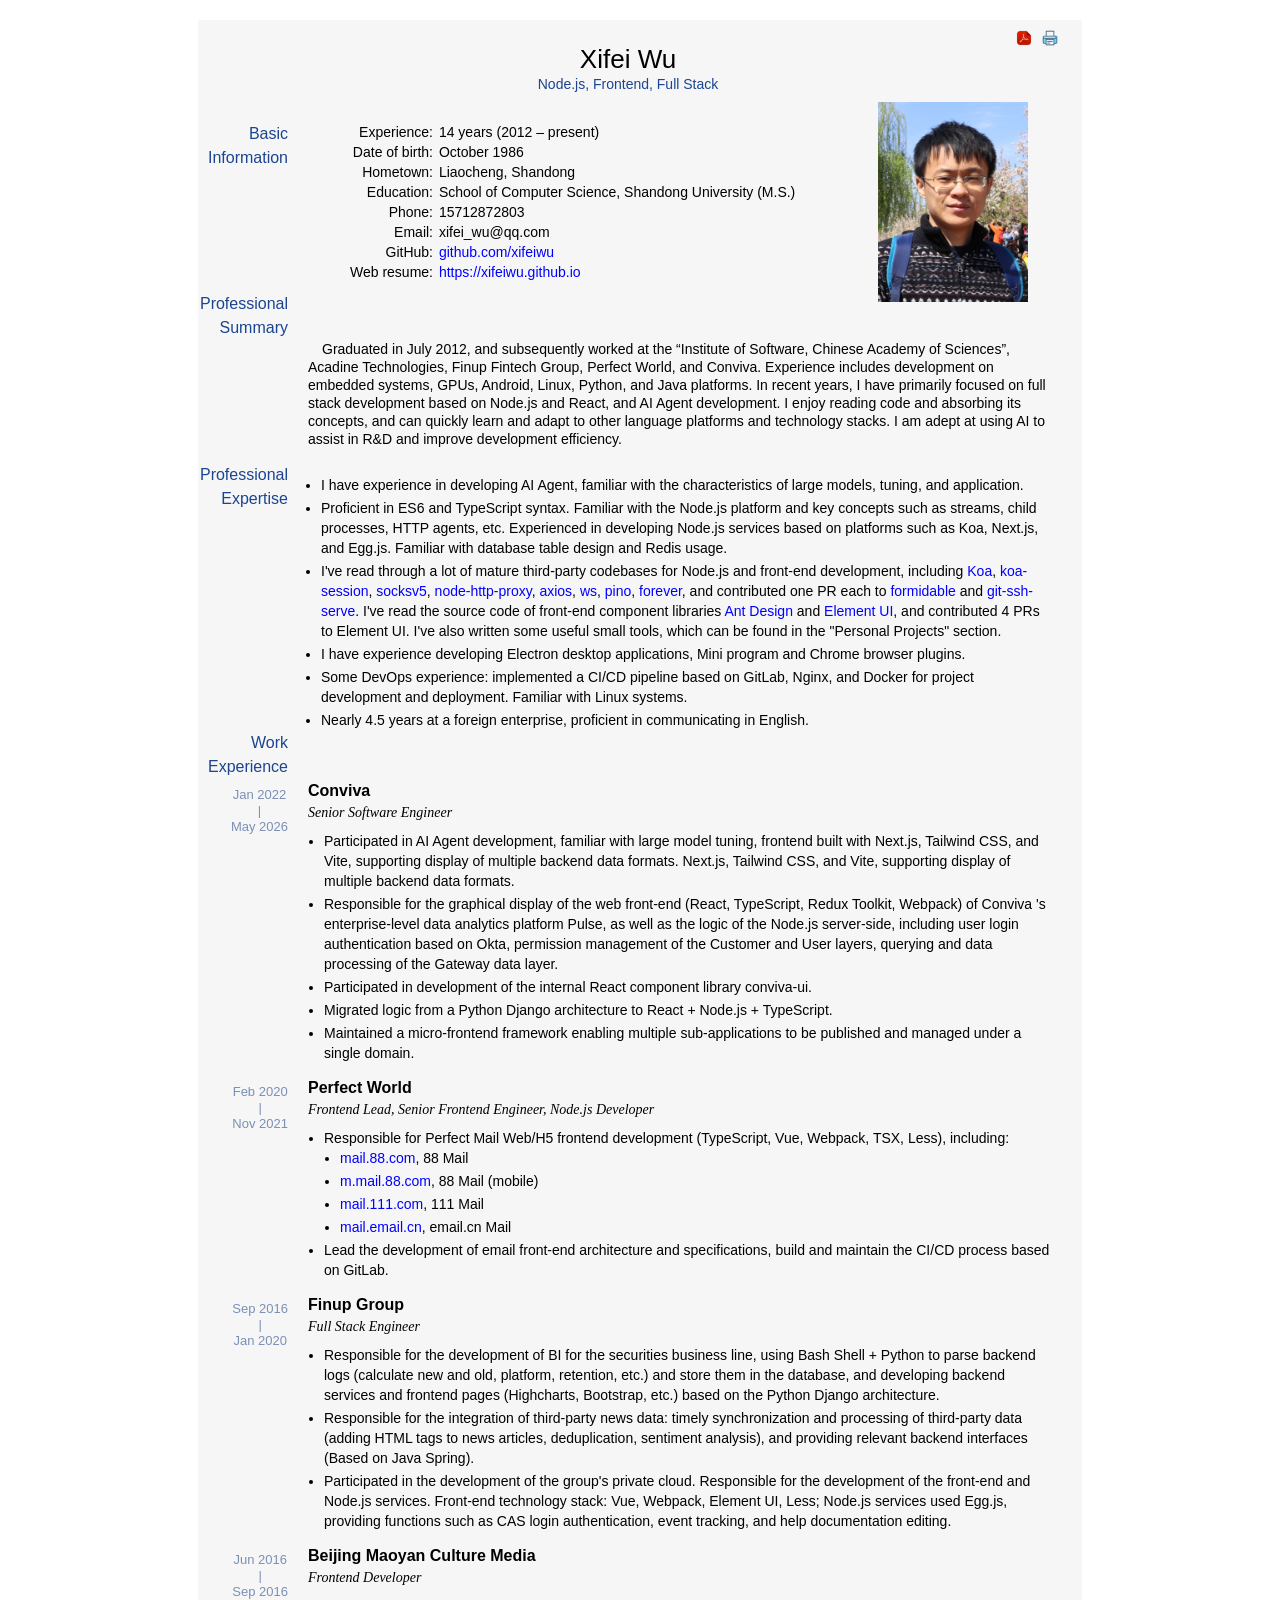
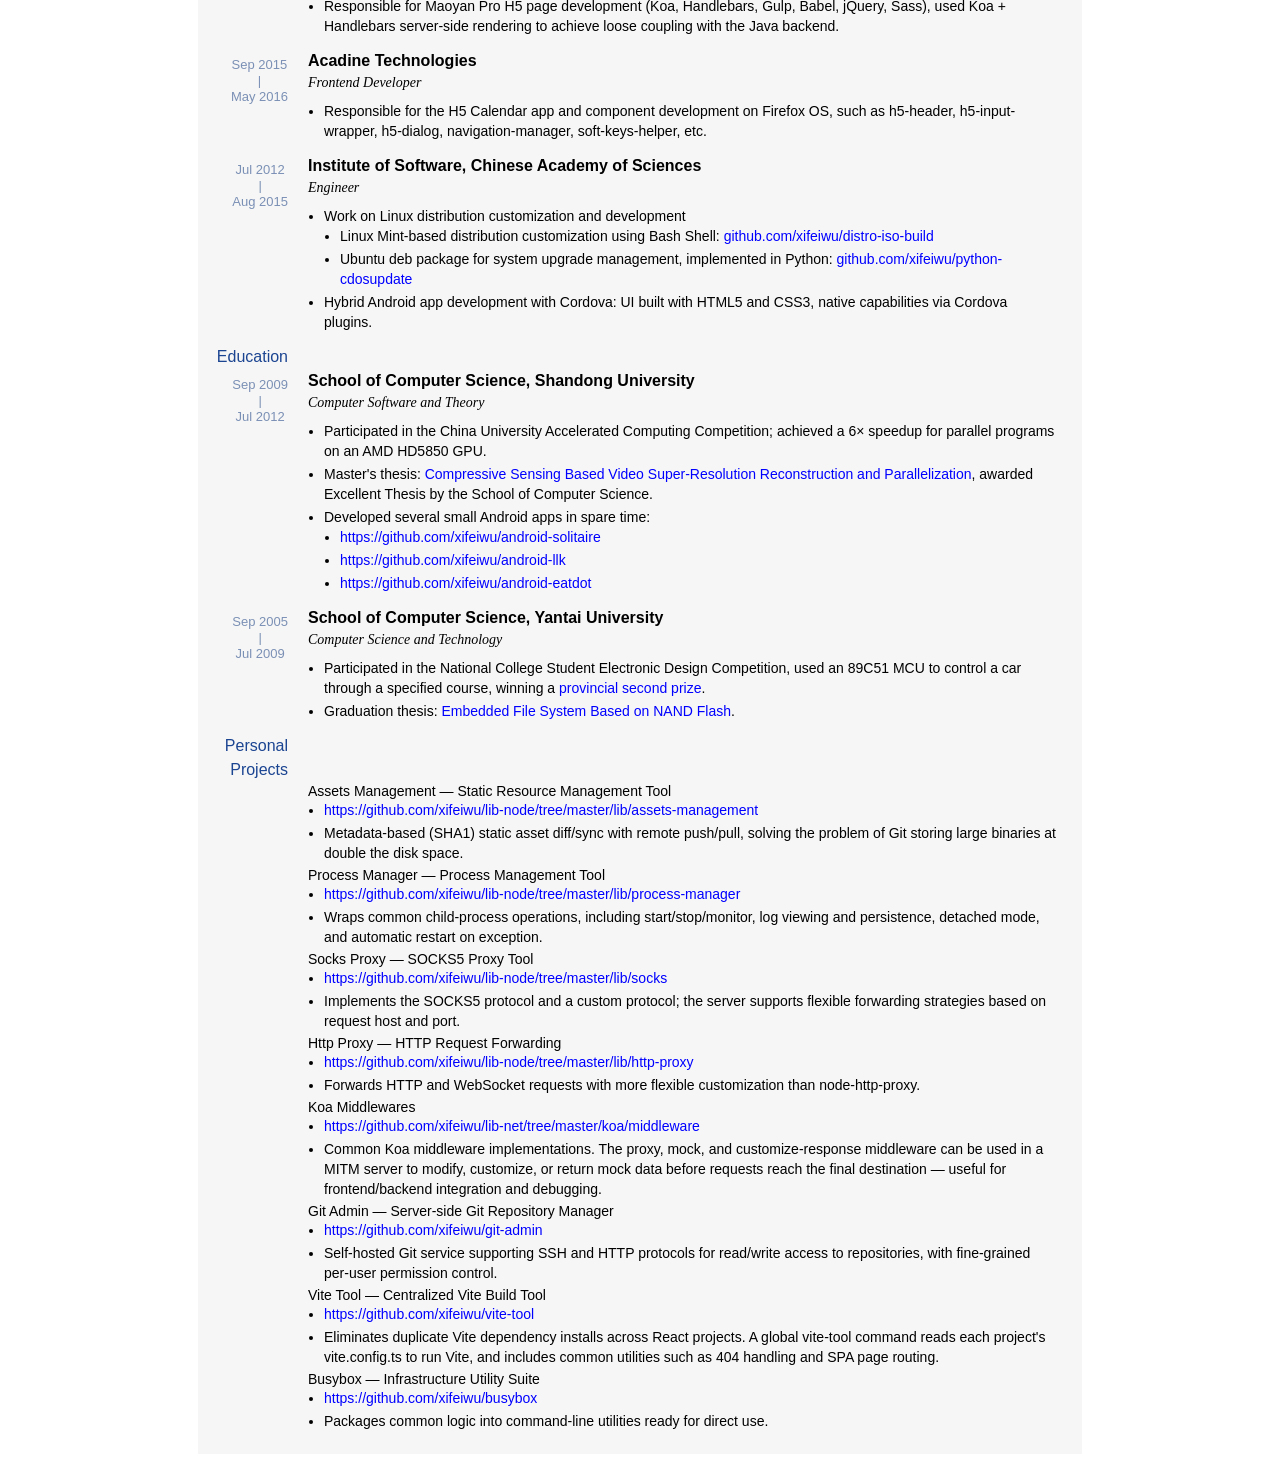
==== index-en.html @ 42a3e874 "emphasis AI work" ====
<!DOCTYPE html PUBLIC "-//W3C//DTD XHTML 1.0 Transitional//EN" "http://www.w3.org/TR/xhtml1/DTD/xhtml1-transitional.dtd">
<html xmlns="http://www.w3.org/1999/xhtml" lang="en">
  <head>
    <meta charset="utf-8" />
    <meta name="viewport" content="width=device-width, initial-scale=1" />
    <title>Resume - Xifei Wu</title>
    <link rel="icon" type="image/x-icon" href="images/favicon.png" />
    <link type="text/css" rel="stylesheet" href="css/reset.css" />
    <link type="text/css" rel="stylesheet" href="css/resume.css" />
    <link type="text/css" rel="stylesheet" href="css/print.css" media="print" />
  </head>

  <body>
    <!-- Begin Paper -->
    <div class="resume">
      <div class="action-entries">
        <a class="hidden" title="Chinese version" href="index.html">中文</a>
        <a title="PDF resume" href="javascript:window.print()">
          <img src="images/pdf_32px.ico" width="16" height="16" alt="PDF resume" />
        </a>
        <a title="Print resume" href="javascript:window.print()">
          <img src="images/printer_32px.ico" width="16" height="16" alt="Print resume" />
        </a>
      </div>
      <section class="first-glance">
        <div class="name">Xifei Wu</div>
        <div class="role">Node.js, Frontend, Full Stack</div>
      </section>
      <section class="general-info layout">
        <h1 class="left">Basic Information</h1>
        <div class="right info-list">
          <div>
            <span class="key">Experience:</span>
            <span class="value">14 years (2012 – present)</span>
          </div>
          <div>
            <span class="key">Date of birth:</span>
            <span class="value">October 1986</span>
          </div>
          <div>
            <span class="key">Hometown:</span>
            <span class="value">Liaocheng, Shandong</span>
          </div>
          <div>
            <span class="key">Education:</span>
            <span class="value">School of Computer Science, Shandong University (M.S.)</span>
          </div>
          <div>
            <span class="key">Phone:</span>
            <span class="value">15712872803</span>
          </div>
          <div>
            <span class="key">Email:</span>
            <span class="value">xifei_wu@qq.com</span>
          </div>
          <div>
            <span class="key">GitHub:</span>
            <span class="value"
              ><a href="https://github.com/xifeiwu" target="_blank">github.com/xifeiwu</a></span
            >
          </div>
          <div>
            <span class="key">Web resume:</span>
            <span class="value"
              ><a target="_blank" href="https://xifeiwu.github.io">https://xifeiwu.github.io</a></span
            >
          </div>
          <div class="hidden">
            <span class="key">Personal site:</span>
            <span class="value"><a target="_blank" href="http://elif.site">http://elif.site</a></span>
          </div>
          <div class="hidden">
            <span class="key">Frontend showcase:</span>
            <span class="value"
              ><a target="_blank" href="http://elif.site/show-case/h5">http://elif.site/show-case/h5</a></span
            >
          </div>
        </div>
        <img class="portrait" src="images/xifei_2020.jpg" title="xifei wu" />
      </section>
      <section class="self-introduce">
        <div class="layout no-margin">
          <h1 class="left">Professional Summary</h1>
        </div>
        <div class="layout from-right">
          <div class="right">
            <p>
              <span
                >Graduated in July 2012, and subsequently worked at the “Institute of Software, Chinese
                Academy of Sciences”, Acadine Technologies, Finup Fintech Group, Perfect World, and
                Conviva.</span
              >
              <span>
                Experience includes development on embedded systems, GPUs, Android, Linux, Python, and Java
                platforms. In recent years, I have primarily focused on full stack development based on
                Node.js and React, and AI Agent development.</span
              >
              <span
                >I enjoy reading code and absorbing its concepts, and can quickly learn and adapt to other
                language platforms and technology stacks. I am adept at using AI to assist in R&D and improve
                development efficiency.</span
              >
            </p>
          </div>
        </div>
      </section>
      <section class="technologies">
        <div class="layout">
          <h1 class="left">Professional Expertise</h1>
          <div class="right" style="position: relative; top: 12px; left: -3px">
            <ul>
              <li>
                I have experience in developing AI Agent, familiar with the characteristics of large models,
                tuning, and application.
              </li>
              <li>
                <span
                  >Proficient in ES6 and TypeScript syntax. Familiar with the Node.js platform and key
                  concepts such as streams, child processes, HTTP agents, etc. Experienced in developing
                  Node.js services based on platforms such as Koa, Next.js, and Egg.js. Familiar with database
                  table design and Redis usage.</span
                >
              </li>
              <li>
                I've read through a lot of mature third-party codebases for Node.js and front-end development,
                including
                <a target="_blank" href="https://github.com/koajs/koa">Koa</a>,
                <a target="_blank" href="https://github.com/koajs/static-cache" class="hidden"
                  >koa-static-middleware</a
                >
                <a target="_blank" href="https://github.com/koajs/session">koa-session</a>,
                <a target="_blank" href="https://github.com/mscdex/socksv5">socksv5</a>,
                <a target="_blank" href="https://github.com/nodejitsu/node-http-proxy">node-http-proxy</a>,
                <a target="_blank" href="https://github.com/axios/axios">axios</a>,
                <a target="_blank" href="https://github.com/websockets/ws">ws</a>,
                <a target="_blank" href="https://github.com/pinojs/pino">pino</a>,
                <a target="_blank" href="https://github.com/foreversd/forever">forever</a>, and contributed
                one PR each to
                <a target="_blank" href="https://github.com/node-formidable/node-formidable">formidable</a
                ><a
                  target="_blank"
                  href="https://github.com/node-formidable/node-formidable/pull/513"
                  class="hidden"
                  >[513]</a
                >
                and <a target="_blank" href="https://github.com/deian/git-ssh-serve">git-ssh-serve</a
                ><a target="_blank" href="https://github.com/deian/git-ssh-server/pull/4" class="hidden"
                  >[4]</a
                >. I've read the source code of front-end component libraries
                <a target="_blank" href="https://github.com/ant-design/ant-design">Ant Design</a> and
                <a target="_blank" href="https://github.com/ElemeFE/element">Element UI</a>, and contributed 4
                PRs to Element UI.
                <a target="_blank" href="https://github.com/ElemeFE/element/pull/8861" class="hidden"
                  >[8861]</a
                >
                <a target="_blank" href="https://github.com/ElemeFE/element/pull/9125" class="hidden"
                  >[9125]</a
                >
                <a target="_blank" href="https://github.com/ElemeFE/element/pull/9408" class="hidden"
                  >[9408]</a
                >
                <a target="_blank" href="https://github.com/ElemeFE/element/pull/14196" class="hidden"
                  >[14196]</a
                >
                I've also written some useful small tools, which can be found in the "Personal Projects"
                section.
              </li>
              <li>
                I have experience developing Electron desktop applications, Mini program and Chrome browser
                plugins.
              </li>
              <li>
                Some DevOps experience: implemented a CI/CD pipeline based on GitLab, Nginx, and Docker for
                project development and deployment. Familiar with Linux systems.
              </li>
              <li>Nearly 4.5 years at a foreign enterprise, proficient in communicating in English.</li>
              <li class="hidden">
                Self-built infrastructure tools (Busybox, git-admin, vite-tool, etc.); see the Personal
                Projects section. Familiar with network programming: TCP, HTTP(S), WebSocket, SOCKS5, SSH, and
                related protocols.
              </li>
            </ul>
          </div>
        </div>
      </section>
      <section class="work-experience">
        <div class="layout no-margin">
          <h1 class="left">Work Experience</h1>
        </div>
        <section class="layout">
          <div class="left">
            <div class="interval">
              <div>Jan 2022</div>
              <div>|</div>
              <div>May 2026</div>
            </div>
          </div>
          <div class="right">
            <h2>Conviva</h2>
            <div class="sub-title">Senior Software Engineer</div>
            <ul class="list">
              <li>
                Participated in AI Agent development, familiar with large model tuning, frontend built with
                Next.js, Tailwind CSS, and Vite, supporting display of multiple backend data formats. Next.js,
                Tailwind CSS, and Vite, supporting display of multiple backend data formats.
              </li>
              <li>
                Responsible for the graphical display of the web front-end (React, TypeScript, Redux Toolkit,
                Webpack) of Conviva 's enterprise-level data analytics platform Pulse, as well as the logic of
                the Node.js server-side, including user login authentication based on Okta, permission
                management of the Customer and User layers, querying and data processing of the Gateway data
                layer.
              </li>
              <li>
                Participated in development of the internal React component library
                <strong>conviva-ui</strong>.
              </li>
              <li>Migrated logic from a Python Django architecture to React + Node.js + TypeScript.</li>
              <li>
                Maintained a micro-frontend framework enabling multiple sub-applications to be published and
                managed under a single domain.
              </li>
            </ul>
          </div>
        </section>
        <section class="layout">
          <div class="left">
            <div class="interval">
              <div>Feb 2020</div>
              <div>|</div>
              <div>Nov 2021</div>
            </div>
          </div>
          <div class="right">
            <h2>Perfect World</h2>
            <div class="sub-title">Frontend Lead, Senior Frontend Engineer, Node.js Developer</div>
            <ul class="list">
              <li>
                Responsible for <strong>Perfect Mail</strong> Web/H5 frontend development (TypeScript, Vue,
                Webpack, TSX, Less), including:
                <ul>
                  <li><a href="https://mail.88.com" target="_blank">mail.88.com</a>, 88 Mail</li>
                  <li><a href="https://m.mail.88.com" target="_blank">m.mail.88.com</a>, 88 Mail (mobile)</li>
                  <li><a href="https://mail.111.com" target="_blank">mail.111.com</a>, 111 Mail</li>
                  <li><a href="https://mail.email.cn" target="_blank">mail.email.cn</a>, email.cn Mail</li>
                </ul>
              </li>
              <li>
                Lead the development of email front-end architecture and specifications, build and maintain
                the CI/CD process based on GitLab.
              </li>
            </ul>
          </div>
        </section>
        <section class="layout">
          <div class="left">
            <div class="interval">
              <div>Sep 2016</div>
              <div>|</div>
              <div>Jan 2020</div>
            </div>
          </div>
          <div class="right">
            <h2>Finup Group</h2>
            <div class="sub-title">Full Stack Engineer</div>
            <ul class="list">
              <li>
                Responsible for the development of BI for the securities business line, using Bash Shell +
                Python to parse backend logs (calculate new and old, platform, retention, etc.) and store them
                in the database, and developing backend services and frontend pages (Highcharts, Bootstrap,
                etc.) based on the Python Django architecture.
              </li>
              <li>
                Responsible for the integration of third-party news data: timely synchronization and
                processing of third-party data (adding HTML tags to news articles, deduplication, sentiment
                analysis), and providing relevant backend interfaces (Based on Java Spring).
              </li>
              <li>
                Participated in the development of the group's private cloud. Responsible for the development
                of the front-end and Node.js services. Front-end technology stack: Vue, Webpack, Element UI,
                Less; Node.js services used Egg.js, providing functions such as CAS login authentication,
                event tracking, and help documentation editing.
              </li>
            </ul>
          </div>
        </section>
        <section class="layout">
          <div class="left">
            <div class="interval">
              <div>Jun 2016</div>
              <div>|</div>
              <div>Sep 2016</div>
            </div>
          </div>
          <div class="right">
            <h2>Beijing Maoyan Culture Media</h2>
            <div class="sub-title">Frontend Developer</div>
            <ul class="list">
              <li>
                Responsible for Maoyan Pro H5 page development (Koa, Handlebars, Gulp, Babel, jQuery, Sass),
                used Koa + Handlebars server-side rendering to achieve loose coupling with the Java backend.
              </li>
            </ul>
          </div>
        </section>
        <section class="layout">
          <div class="left">
            <div class="interval">
              <div>Sep 2015</div>
              <div>|</div>
              <div>May 2016</div>
            </div>
          </div>
          <div class="right">
            <h2>Acadine Technologies</h2>
            <div class="sub-title">Frontend Developer</div>
            <ul class="list">
              <li>
                Responsible for the H5 Calendar app and component development on Firefox OS, such as
                h5-header, h5-input-wrapper, h5-dialog, navigation-manager, soft-keys-helper, etc.
              </li>
            </ul>
          </div>
        </section>
        <section class="layout">
          <div class="left">
            <div class="interval">
              <div>Jul 2012</div>
              <div>|</div>
              <div>Aug 2015</div>
            </div>
          </div>
          <div class="right">
            <h2>Institute of Software, Chinese Academy of Sciences</h2>
            <div class="sub-title">Engineer</div>
            <ul class="list">
              <li>
                Work on Linux distribution customization and development
                <ul>
                  <li>
                    Linux Mint-based distribution customization using Bash Shell:
                    <a href="https://github.com/xifeiwu/distro-iso-build" target="_blank"
                      >github.com/xifeiwu/distro-iso-build</a
                    >
                  </li>
                  <li>
                    Ubuntu deb package for system upgrade management, implemented in Python:
                    <a href="https://github.com/xifeiwu/python-cdosupdate" target="_blank"
                      >github.com/xifeiwu/python-cdosupdate</a
                    >
                  </li>
                </ul>
              </li>
              <li>
                Hybrid Android app development with Cordova: UI built with HTML5 and CSS3, native capabilities
                via Cordova plugins.
              </li>
              <li class="hidden">
                Text parsing service implemented in PHP
                <ul>
                  <li>
                    a simple text parser written in PHP:
                    <a href="https://github.com/xifeiwu/php-exam-parser"
                      >https://github.com/xifeiwu/php-exam-parser</a
                    >
                  </li>
                </ul>
              </li>
            </ul>
          </div>
        </section>
      </section>
      <section class="education">
        <div class="layout no-margin">
          <h1 class="left">Education</h1>
        </div>
        <section class="layout">
          <div class="left">
            <div class="interval">
              <div>Sep 2009</div>
              <div>|</div>
              <div>Jul 2012</div>
            </div>
          </div>
          <div class="right">
            <h2>School of Computer Science, Shandong University</h2>
            <div class="sub-title">Computer Software and Theory</div>
            <ul class="list">
              <li>
                Participated in the China University Accelerated Computing Competition; achieved a 6× speedup
                for parallel programs on an AMD HD5850 GPU.
              </li>
              <li>
                Master's thesis:
                <a href="files/基于压缩感知的视频超分辨率重建及并行化.pdf" target="_blank"
                  >Compressive Sensing Based Video Super-Resolution Reconstruction and Parallelization</a
                >, awarded Excellent Thesis by the School of Computer Science.
              </li>
              <li>
                Developed several small Android apps in spare time:
                <ul>
                  <li>
                    <a href="https://github.com/xifeiwu/android-solitaire" target="_blank"
                      >https://github.com/xifeiwu/android-solitaire</a
                    >
                  </li>
                  <li>
                    <a href="https://github.com/xifeiwu/android-llk" target="_blank"
                      >https://github.com/xifeiwu/android-llk</a
                    >
                  </li>
                  <li>
                    <a href="https://github.com/xifeiwu/android-eatdot" target="_blank"
                      >https://github.com/xifeiwu/android-eatdot</a
                    >
                  </li>
                  <li class="hidden">
                    <a href="https://github.com/xifeiwu/android-photopuzzle" target="_blank"
                      >https://github.com/xifeiwu/android-photopuzzle</a
                    >
                  </li>
                </ul>
              </li>
            </ul>
          </div>
        </section>
        <section class="layout">
          <div class="left">
            <div class="interval">
              <div>Sep 2005</div>
              <div>|</div>
              <div>Jul 2009</div>
            </div>
          </div>
          <div class="right">
            <h2>School of Computer Science, Yantai University</h2>
            <div class="sub-title">Computer Science and Technology</div>
            <ul class="list">
              <li>
                Participated in the National College Student Electronic Design Competition, used an 89C51 MCU
                to control a car through a specified course, winning a
                <a href="images/electronic-design.jpg" target="_blank">provincial second prize</a>.
              </li>
              <li>
                Graduation thesis:
                <a href="files/基于NAND Flash的嵌入式文件系统.pdf" target="_blank"
                  >Embedded File System Based on NAND Flash</a
                >.
              </li>
            </ul>
          </div>
        </section>
      </section>
      <section class="projects personal-projects">
        <div class="layout no-margin">
          <h1 class="left">Personal Projects</h1>
        </div>
        <div class="layout from-right">
          <div class="right">
            <h3>Assets Management — Static Resource Management Tool</h3>
            <ul class="list">
              <li>
                <a
                  href="https://github.com/xifeiwu/lib-node/tree/master/lib/assets-management"
                  target="_blank"
                  >https://github.com/xifeiwu/lib-node/tree/master/lib/assets-management</a
                >
              </li>
              <li>
                Metadata-based (SHA1) static asset diff/sync with remote push/pull, solving the problem of Git
                storing large binaries at double the disk space.
              </li>
            </ul>
            <h3>Process Manager — Process Management Tool</h3>
            <ul class="list">
              <li>
                <a href="https://github.com/xifeiwu/lib-node/tree/master/lib/process-manager" target="_blank"
                  >https://github.com/xifeiwu/lib-node/tree/master/lib/process-manager</a
                >
              </li>
              <li>
                Wraps common child-process operations, including start/stop/monitor, log viewing and
                persistence, detached mode, and automatic restart on exception.
              </li>
            </ul>
            <h3>Socks Proxy — SOCKS5 Proxy Tool</h3>
            <ul class="list">
              <li>
                <a href="https://github.com/xifeiwu/lib-node/tree/master/lib/socks" target="_blank"
                  >https://github.com/xifeiwu/lib-node/tree/master/lib/socks</a
                >
              </li>
              <li>
                Implements the SOCKS5 protocol and a custom protocol; the server supports flexible forwarding
                strategies based on request host and port.
              </li>
            </ul>
            <h3>Http Proxy — HTTP Request Forwarding</h3>
            <ul class="list">
              <li>
                <a href="https://github.com/xifeiwu/lib-node/tree/master/lib/http-proxy" target="_blank"
                  >https://github.com/xifeiwu/lib-node/tree/master/lib/http-proxy</a
                >
              </li>
              <li>
                Forwards HTTP and WebSocket requests with more flexible customization than node-http-proxy.
              </li>
            </ul>
            <h3>Koa Middlewares</h3>
            <ul class="list">
              <li>
                <a href="https://github.com/xifeiwu/lib-net/tree/master/koa/middleware" target="_blank"
                  >https://github.com/xifeiwu/lib-net/tree/master/koa/middleware</a
                >
              </li>
              <li>
                Common Koa middleware implementations. The proxy, mock, and customize-response middleware can
                be used in a MITM server to modify, customize, or return mock data before requests reach the
                final destination — useful for frontend/backend integration and debugging.
              </li>
            </ul>
            <h3>Git Admin — Server-side Git Repository Manager</h3>
            <ul class="list">
              <li>
                <a href="https://github.com/xifeiwu/git-admin" target="_blank"
                  >https://github.com/xifeiwu/git-admin</a
                >
              </li>
              <li>
                Self-hosted Git service supporting <strong>SSH</strong> and <strong>HTTP</strong> protocols
                for read/write access to repositories, with fine-grained per-user permission control.
              </li>
            </ul>
            <h3>Vite Tool — Centralized Vite Build Tool</h3>
            <ul class="list">
              <li>
                <a href="https://github.com/xifeiwu/vite-tool" target="_blank"
                  >https://github.com/xifeiwu/vite-tool</a
                >
              </li>
              <li>
                Eliminates duplicate Vite dependency installs across React projects. A global vite-tool
                command reads each project's vite.config.ts to run Vite, and includes common utilities such as
                404 handling and SPA page routing.
              </li>
            </ul>
            <h3>Busybox — Infrastructure Utility Suite</h3>
            <ul class="list">
              <li>
                <a href="https://github.com/xifeiwu/busybox" target="_blank"
                  >https://github.com/xifeiwu/busybox</a
                >
              </li>
              <li>Packages common logic into command-line utilities ready for direct use.</li>
            </ul>
          </div>
        </div>
      </section>
    </div>
    <!-- End Paper -->
  </body>
</html>
---- css/resume.css ----
@charset "UTF-8";
.hidden {
  display: none !important;
}
p {
  margin-bottom: 5px;
  text-indent: 14px;
}
ul {
  list-style: disc outside;
  margin-left: 16px;
}
ul li {
  font-size: 14px;
  line-height: 20px;
  margin-bottom: 3px;
}
.resume {
  width: 860px;
  margin: 20px auto;
  padding: 10px 24px 10px 0px;
  background: rgba(136, 136, 136, 0.08);
  font-size: 14px;
  line-height: 18px;
}
.resume > .action-entries {
  display: flex;
  gap: 10px;
  flex-direction: row;
  justify-content: flex-end;
}
.resume .layout {
  display: flex;
  margin-bottom: 10px;
}
.resume .layout.from-right {
  flex-direction: row-reverse;
}
.resume .layout.no-margin {
  margin: 0px;
}
.resume .layout > .left {
  width: 110px;
  padding-right: 20px;
  box-sizing: border-box;
  text-align: right;
}
.resume .layout > .right {
  flex: 1;
  max-width: calc(100% - 110px);
}
.resume h1 {
  font-size: 16px;
  line-height: 24px;
  color: #1b4491;
}
.resume h2 {
  font-weight: bold;
  font-size: 16px;
  line-height: 24px;
}
.resume h3 {
  font-weight: 500;
}
.resume > .first-glance {
  text-align: center;
  margin-bottom: 30px;
}
.resume > .first-glance .name {
  font-size: 26px;
  line-height: 26px;
  margin-bottom: 4px;
}
.resume > .first-glance .role {
  color: #1b4491;
  font-size: 14px;
  line-height: 16px;
}
.resume > .general-info {
  position: relative;
}
.resume > .general-info .info-list {
  display: flex;
  flex-direction: column;
  font-size: 14px;
  line-height: 20px;
}
.resume > .general-info .info-list .key {
  display: inline-block;
  text-align: right;
  width: 125px;
  color: black;
  margin-right: 2px;
}
.resume > .general-info img.portrait {
  width: 150px;
  height: 200px;
  position: absolute;
  right: 30px;
  top: 50%;
  transform: translateY(-50%);
}
.resume .work-experience .interval,
.resume .education .interval {
  display: inline-block;
  padding-top: 8px;
  text-align: center;
  font-size: 13px;
  line-height: 16px;
  color: #7b90b5;
}
.resume .work-experience .sub-title,
.resume .education .sub-title {
  font-family: Georgia, 'Times New Roman', serif;
  font-style: italic;
  font-size: 14px;
  line-height: 20px;
  display: block;
  padding-bottom: 3px;
  margin-bottom: 5px;
}
.resume.english > .basic-info > .form-item .form-item-label {
  width: 60px;
}
.resume.english > .basic-info .my-info {
  padding-left: 0px;
}
.resume.english > .basic-info .my-info > .form-item .form-item-label {
  width: 150px;
  padding-right: 10px;
}
.resume.english > .self-introduce .form-item .form-item-label,
.resume.english > .technologies .form-item .form-item-label,
.resume.english > .projects .form-item .form-item-label {
  width: 36px;
}
.resume.english > .work-experience .form-item .form-item-label,
.resume.english > .education .form-item .form-item-label {
  width: 120px;
  margin-right: 16px;
}
---- css/print.css ----
body {
  font-family: "Trebuchet MS", Arial, Helvetica, sans-serif;
  background-color: white;
  font-size:13pt;
  line-height: 17pt;
}

.resume .action-entries {
  display: none;
}

.resume a {
  color: black;
  font-weight: normal;
}
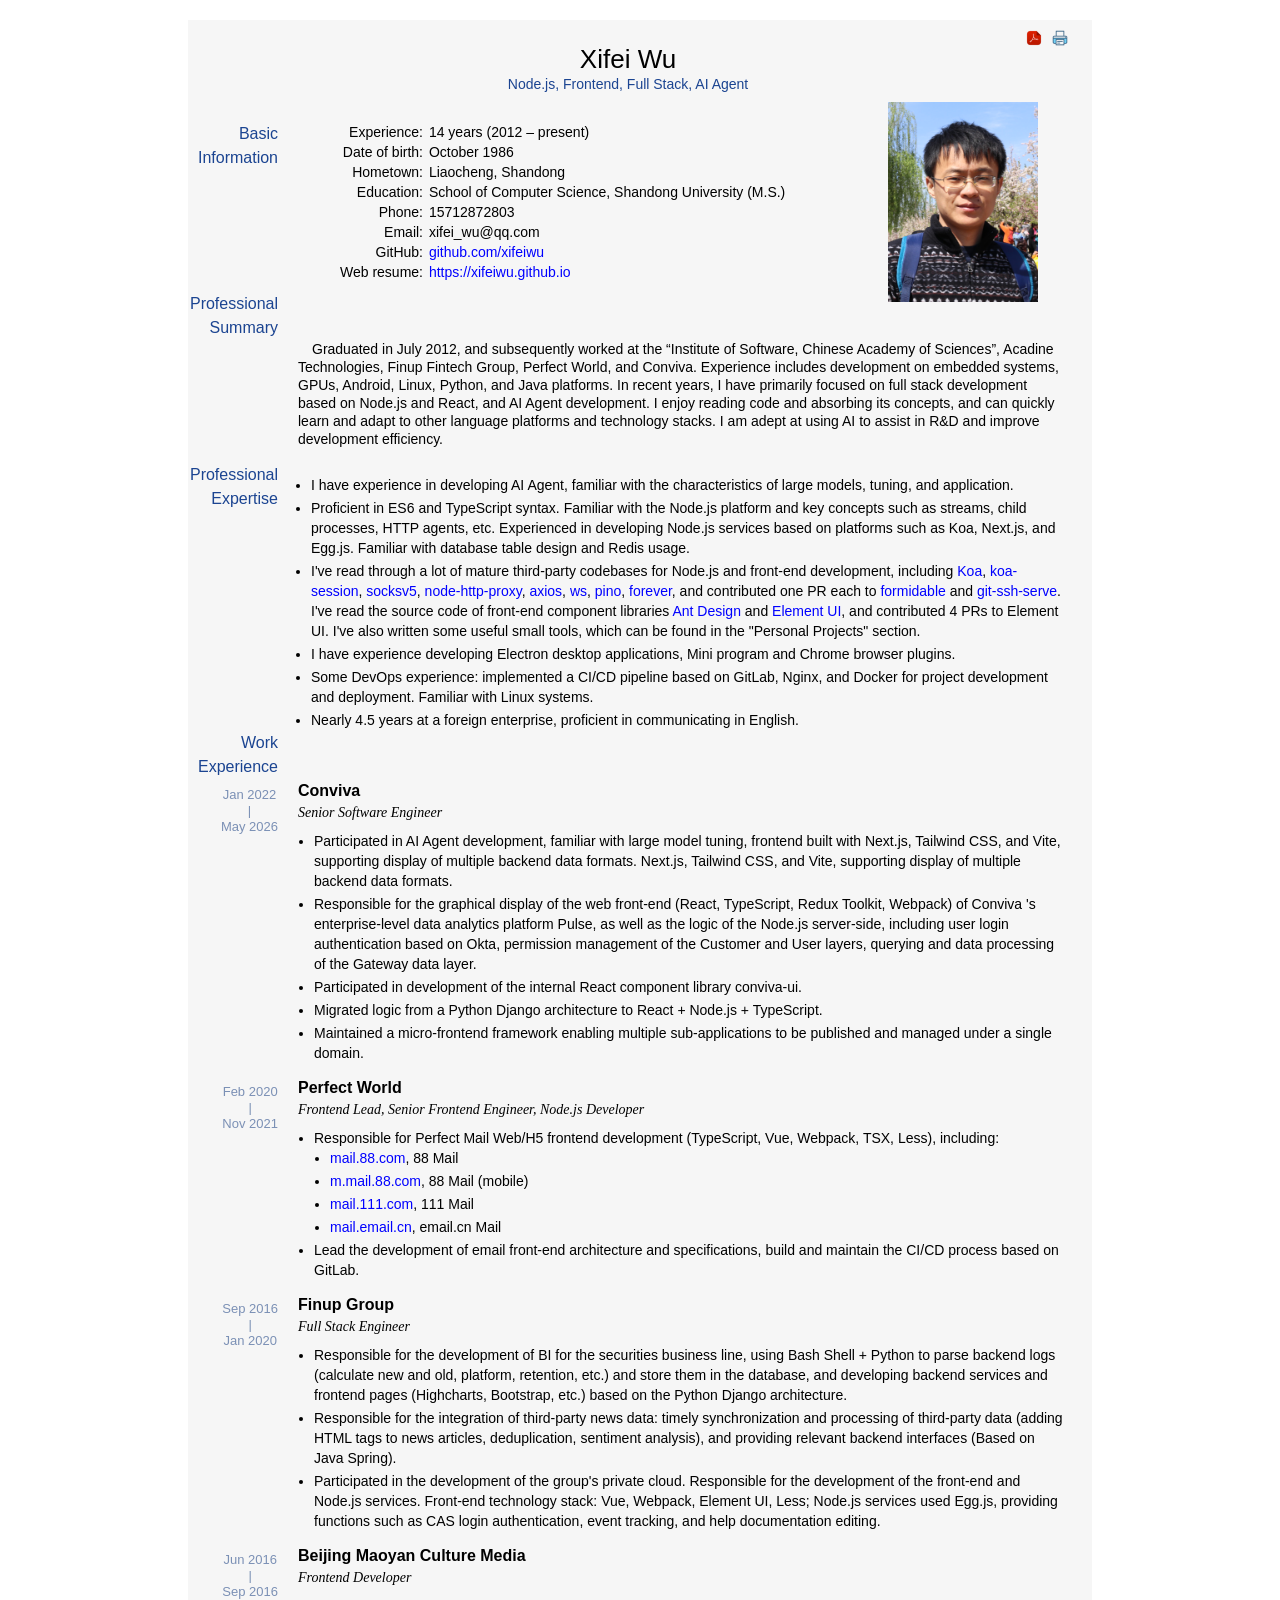
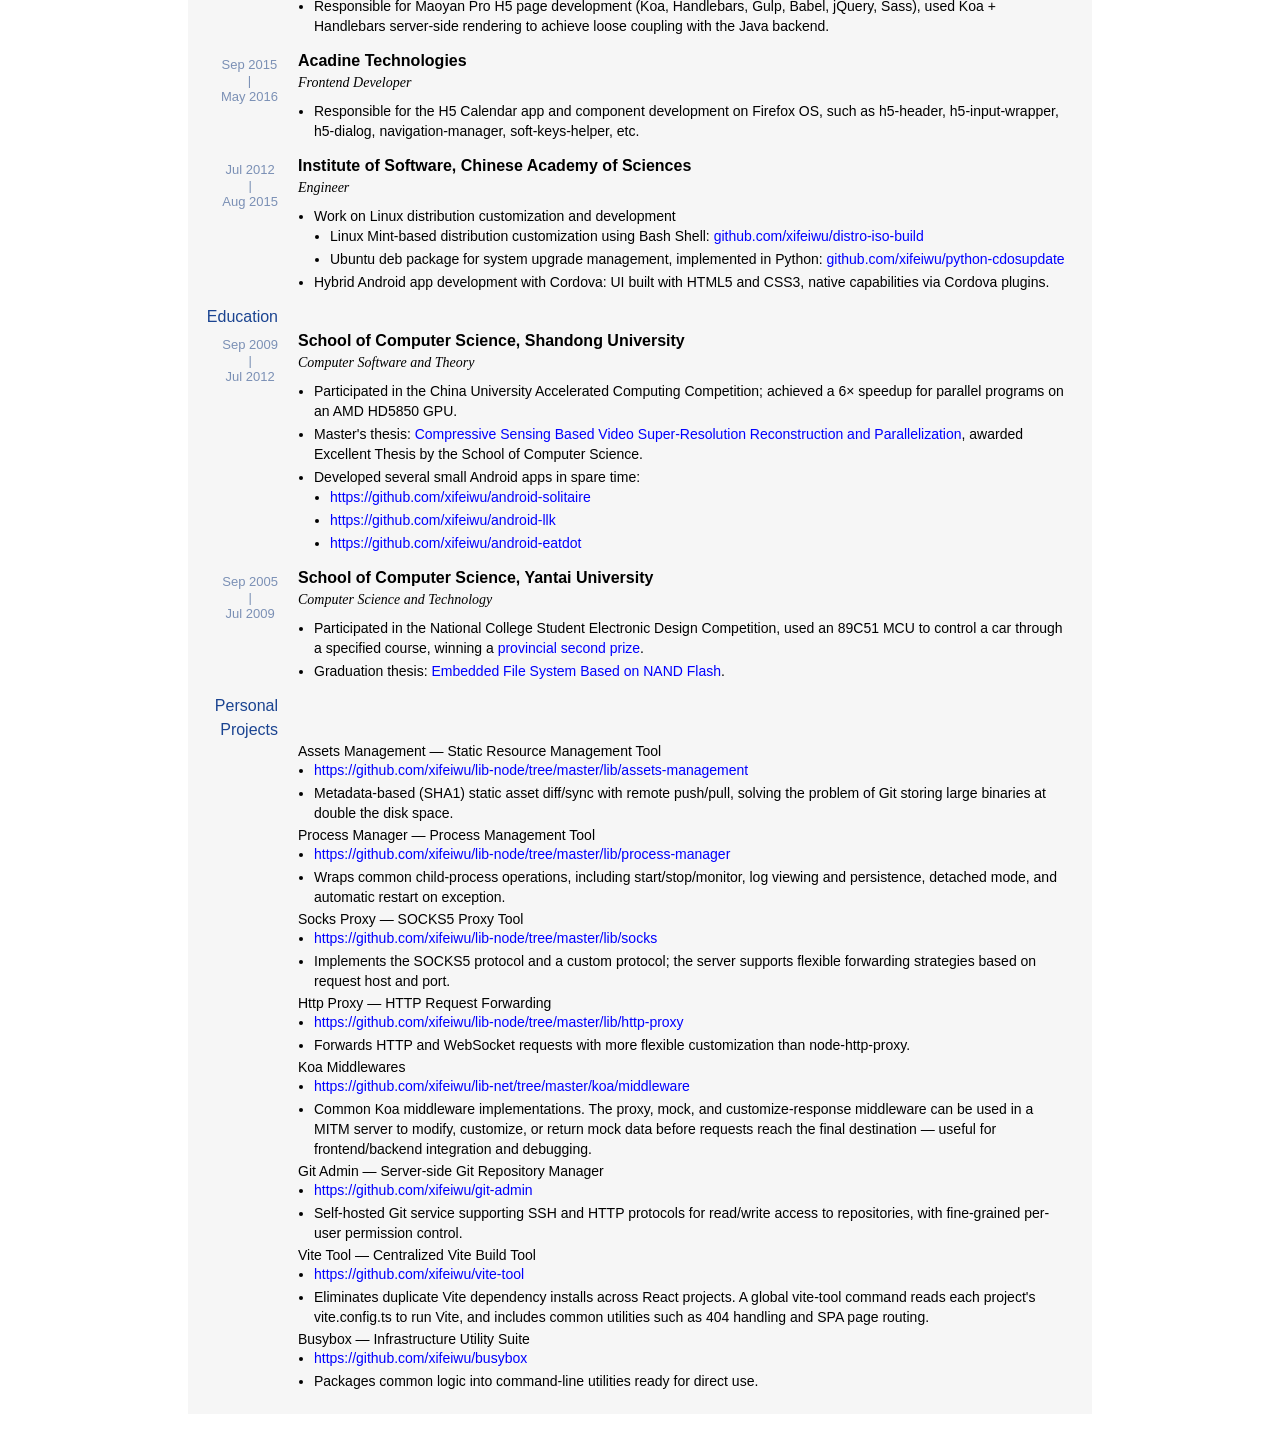
==== commit 38627f9d: "add position AI Agent" ====
--- a/index-en.html
+++ b/index-en.html
@@ -24,7 +24,7 @@
       </div>
       <section class="first-glance">
         <div class="name">Xifei Wu</div>
-        <div class="role">Node.js, Frontend, Full Stack</div>
+        <div class="role">Node.js, Frontend, Full Stack, AI Agent</div>
       </section>
       <section class="general-info layout">
         <h1 class="left">Basic Information</h1>
--- a/css/resume.css
+++ b/css/resume.css
@@ -16,7 +16,7 @@
   margin-bottom: 3px;
 }
 .resume {
-  width: 860px;
+  width: 880px;
   margin: 20px auto;
   padding: 10px 24px 10px 0px;
   background: rgba(136, 136, 136, 0.08);
--- a/css/print.css
+++ b/css/print.css
@@ -1,8 +1,12 @@
 body {
-  font-family: "Trebuchet MS", Arial, Helvetica, sans-serif;
+  font-family: 'Trebuchet MS', Arial, Helvetica, sans-serif;
   background-color: white;
-  font-size:13pt;
+  font-size: 13pt;
   line-height: 17pt;
+}
+.resume {
+  margin: 0px;
+  padding: 0px;
 }
 
 .resume .action-entries {
@@ -13,3 +17,6 @@
   color: black;
   font-weight: normal;
 }
+.resume .layout > .left {
+  width: 90px;
+}
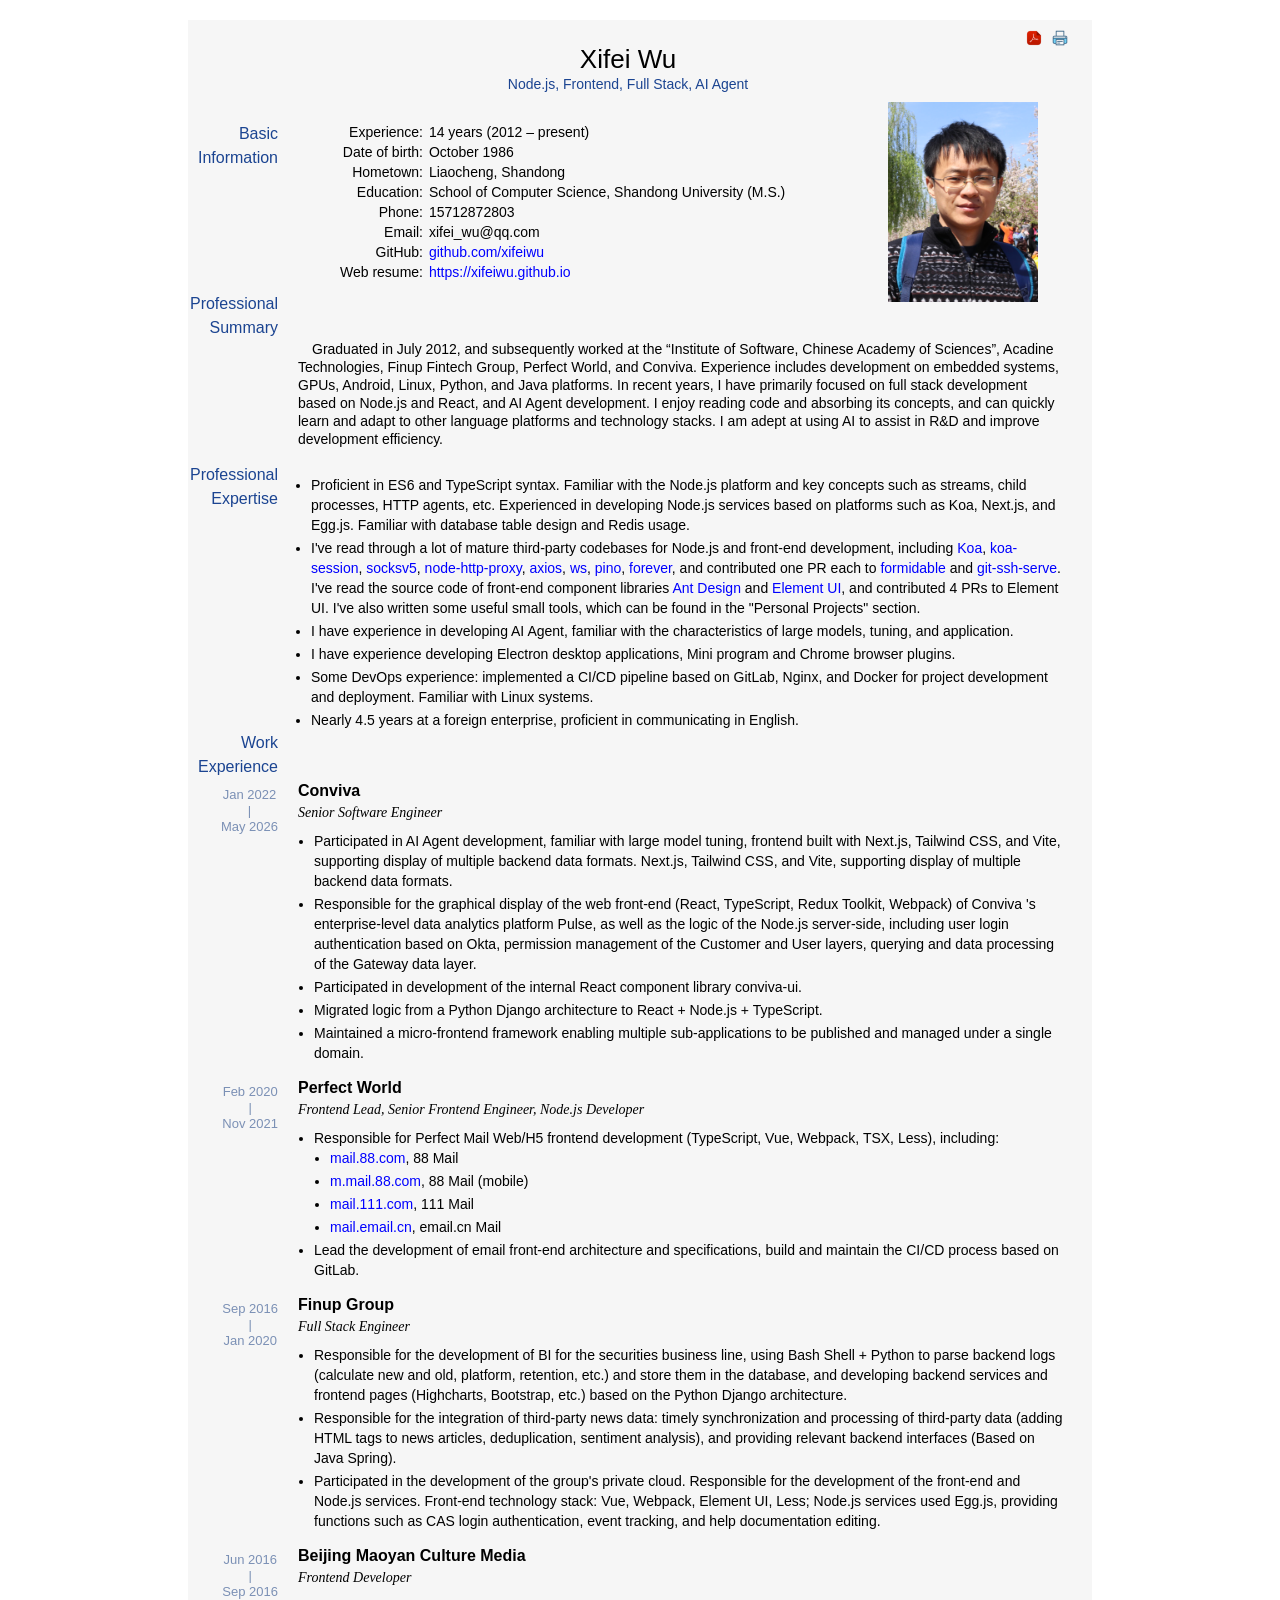
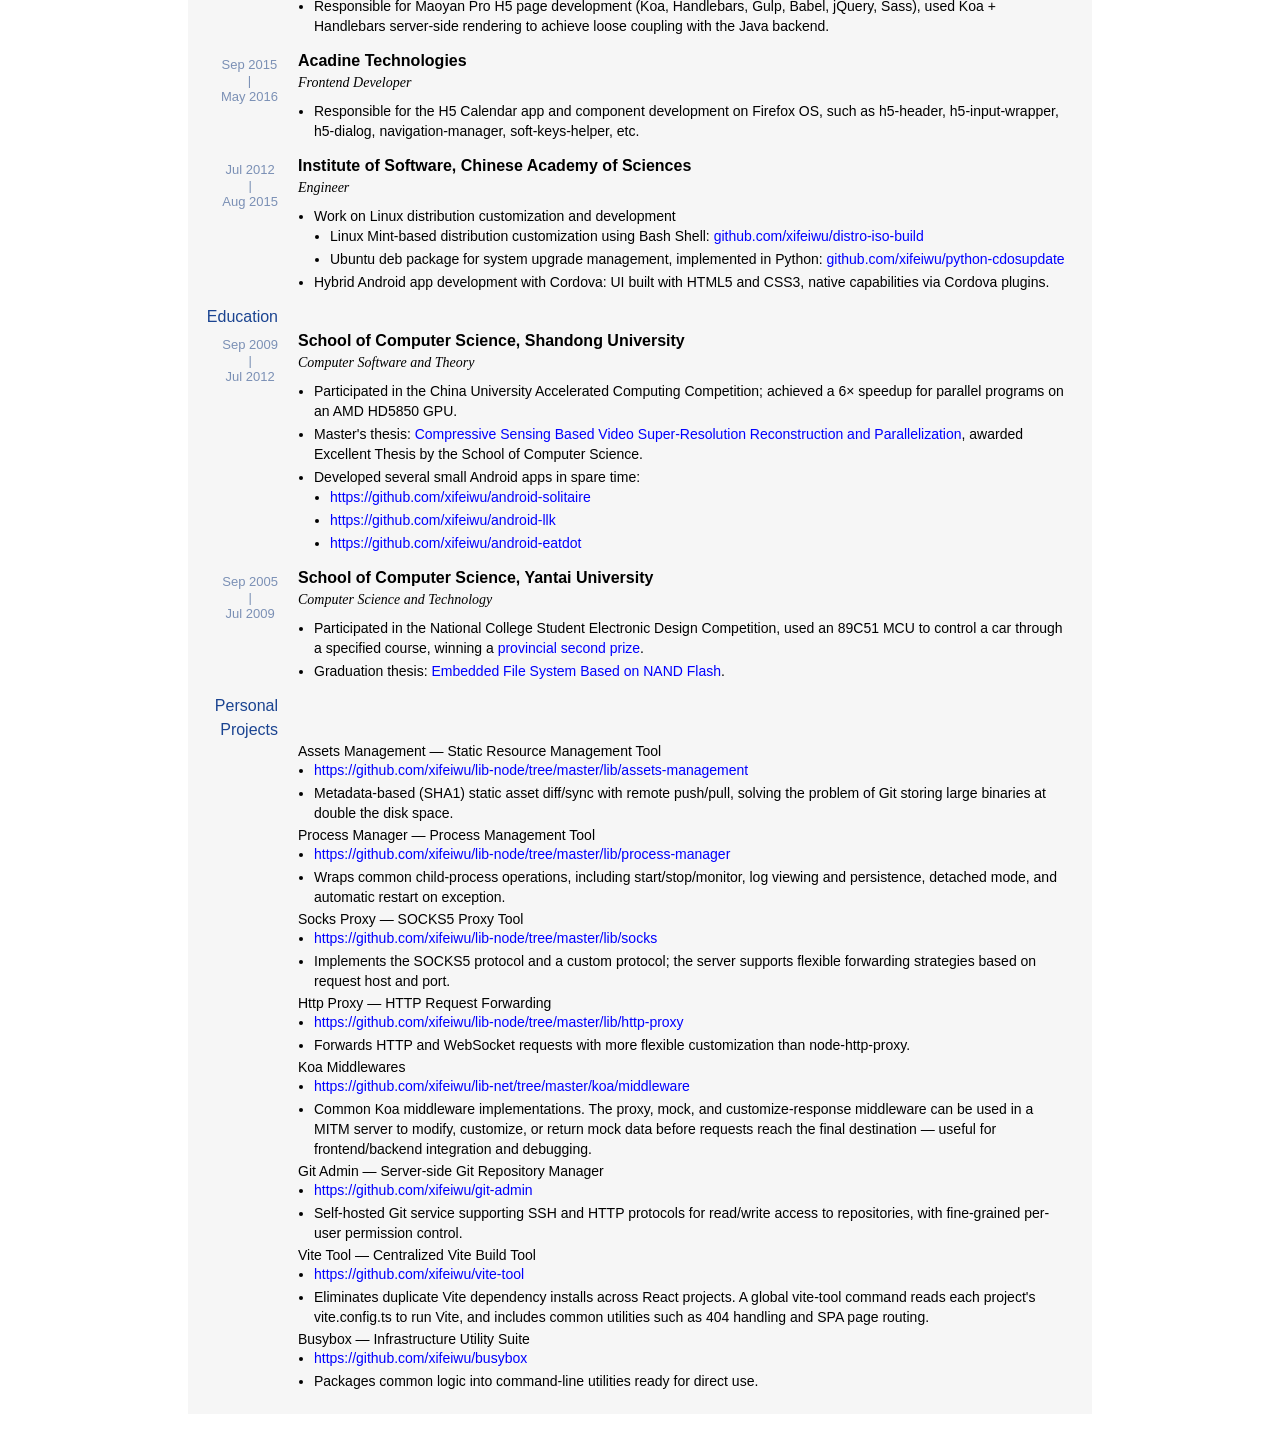
==== commit 3c48d4b1: "adjust sequence" ====
--- a/index-en.html
+++ b/index-en.html
@@ -110,10 +110,6 @@
           <div class="right" style="position: relative; top: 12px; left: -3px">
             <ul>
               <li>
-                I have experience in developing AI Agent, familiar with the characteristics of large models,
-                tuning, and application.
-              </li>
-              <li>
                 <span
                   >Proficient in ES6 and TypeScript syntax. Familiar with the Node.js platform and key
                   concepts such as streams, child processes, HTTP agents, etc. Experienced in developing
@@ -166,6 +162,10 @@
                 section.
               </li>
               <li>
+                I have experience in developing AI Agent, familiar with the characteristics of large models,
+                tuning, and application.
+              </li>
+              <li>
                 I have experience developing Electron desktop applications, Mini program and Chrome browser
                 plugins.
               </li>
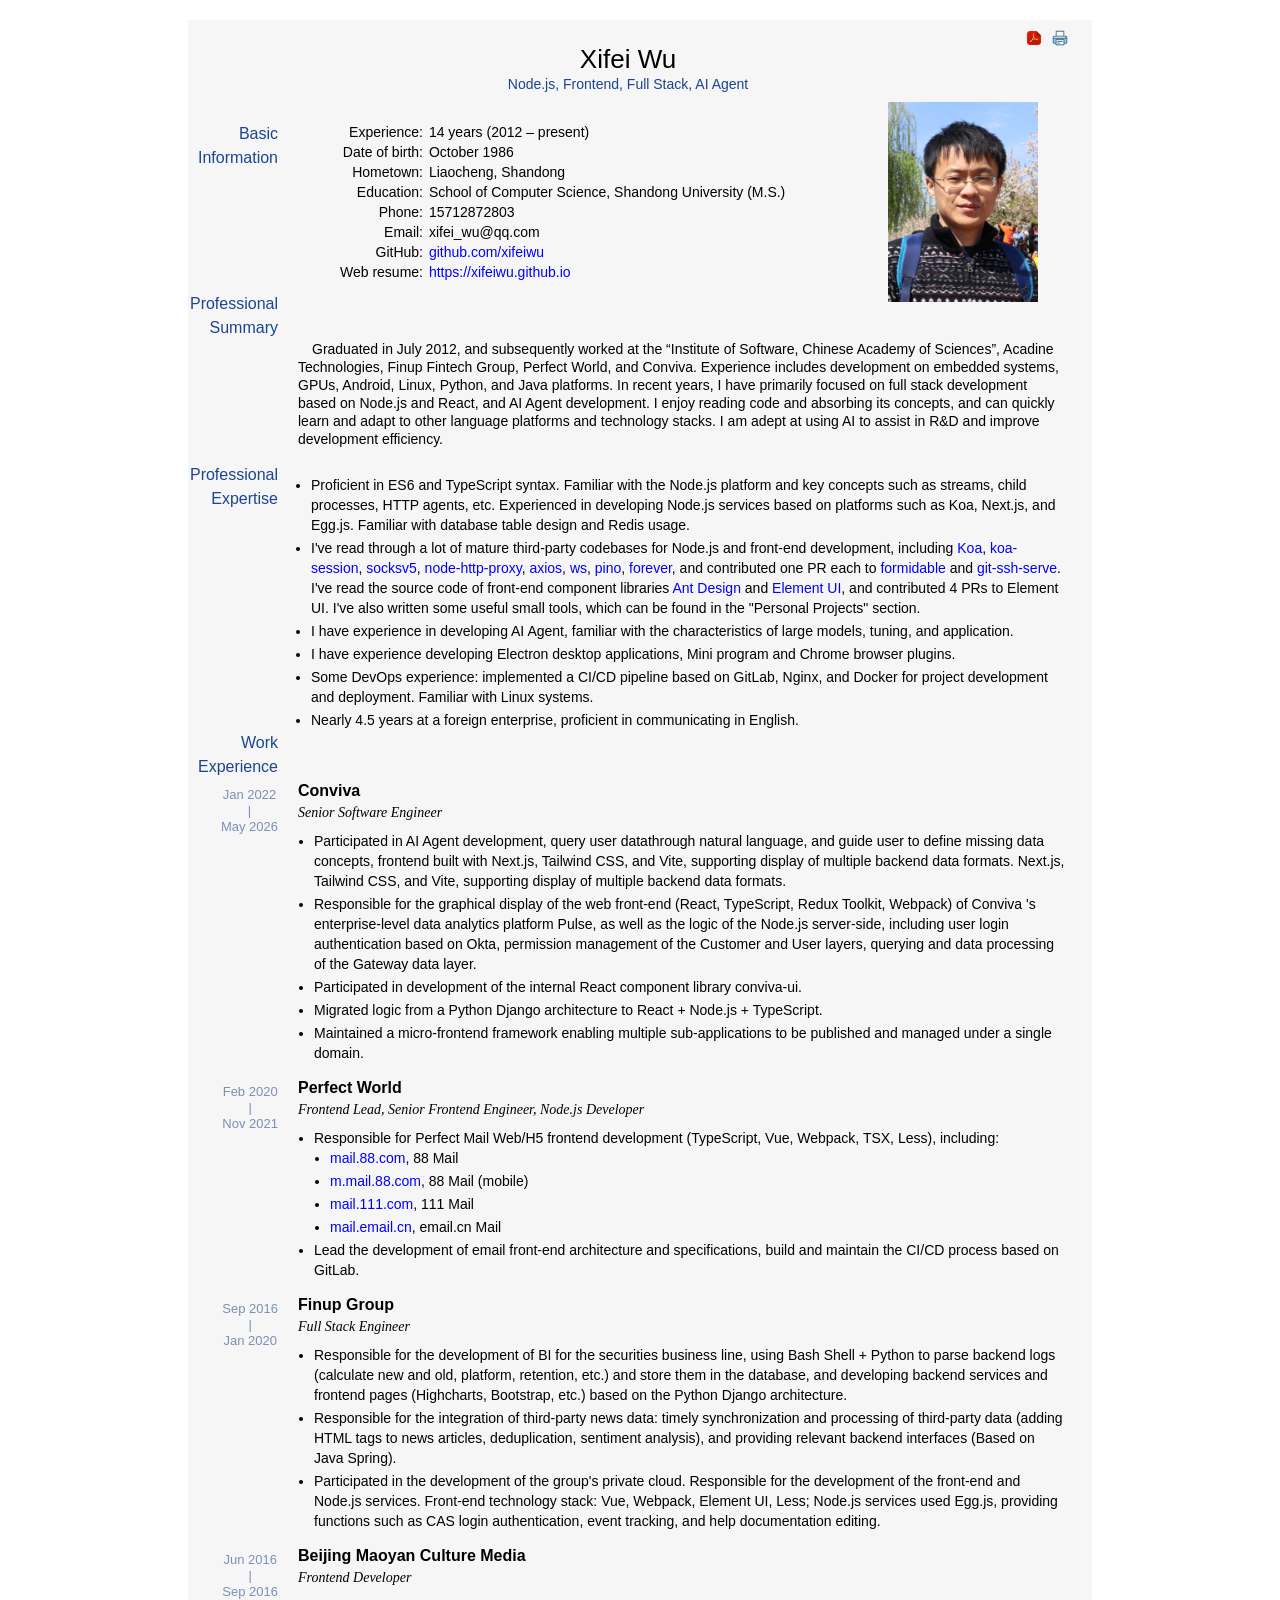
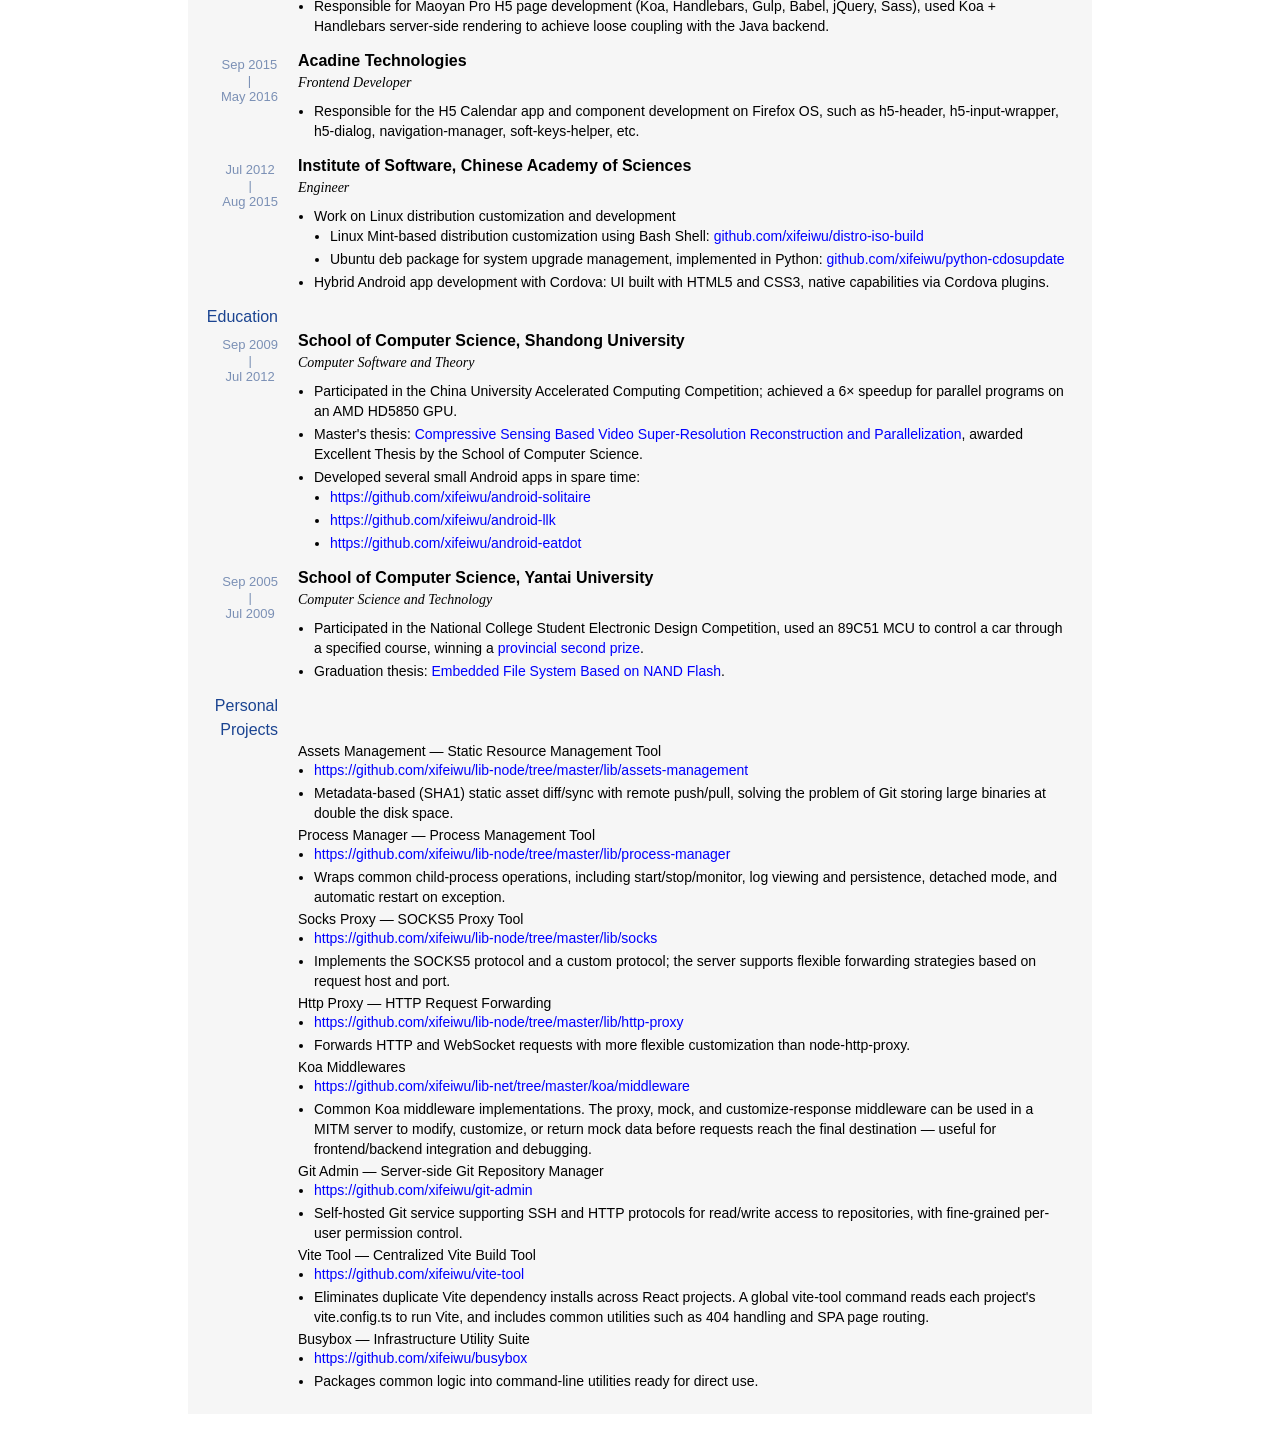
==== commit 7bfb6107: "fix agent description" ====
--- a/index-en.html
+++ b/index-en.html
@@ -200,9 +200,10 @@
             <div class="sub-title">Senior Software Engineer</div>
             <ul class="list">
               <li>
-                Participated in AI Agent development, familiar with large model tuning, frontend built with
-                Next.js, Tailwind CSS, and Vite, supporting display of multiple backend data formats. Next.js,
-                Tailwind CSS, and Vite, supporting display of multiple backend data formats.
+                Participated in AI Agent development, query user datathrough natural language, and guide user
+                to define missing data concepts, frontend built with Next.js, Tailwind CSS, and Vite,
+                supporting display of multiple backend data formats. Next.js, Tailwind CSS, and Vite,
+                supporting display of multiple backend data formats.
               </li>
               <li>
                 Responsible for the graphical display of the web front-end (React, TypeScript, Redux Toolkit,
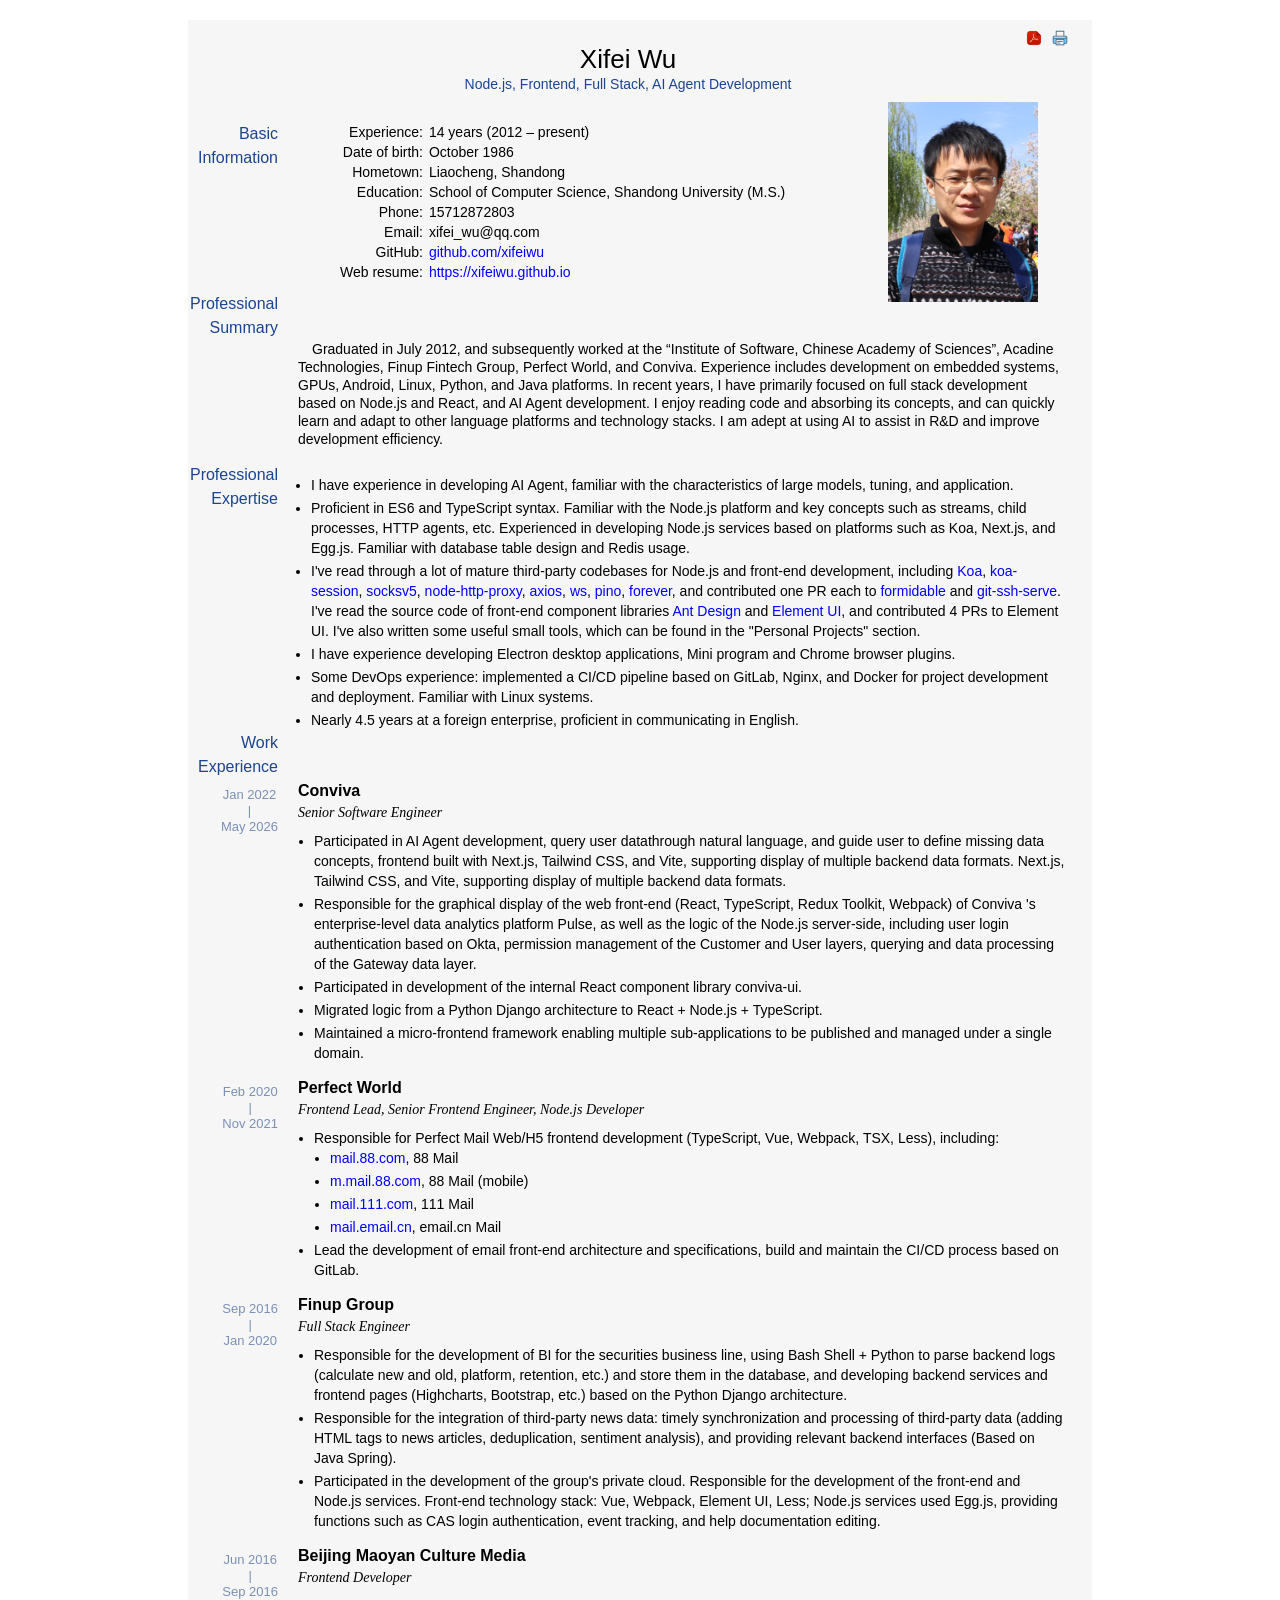
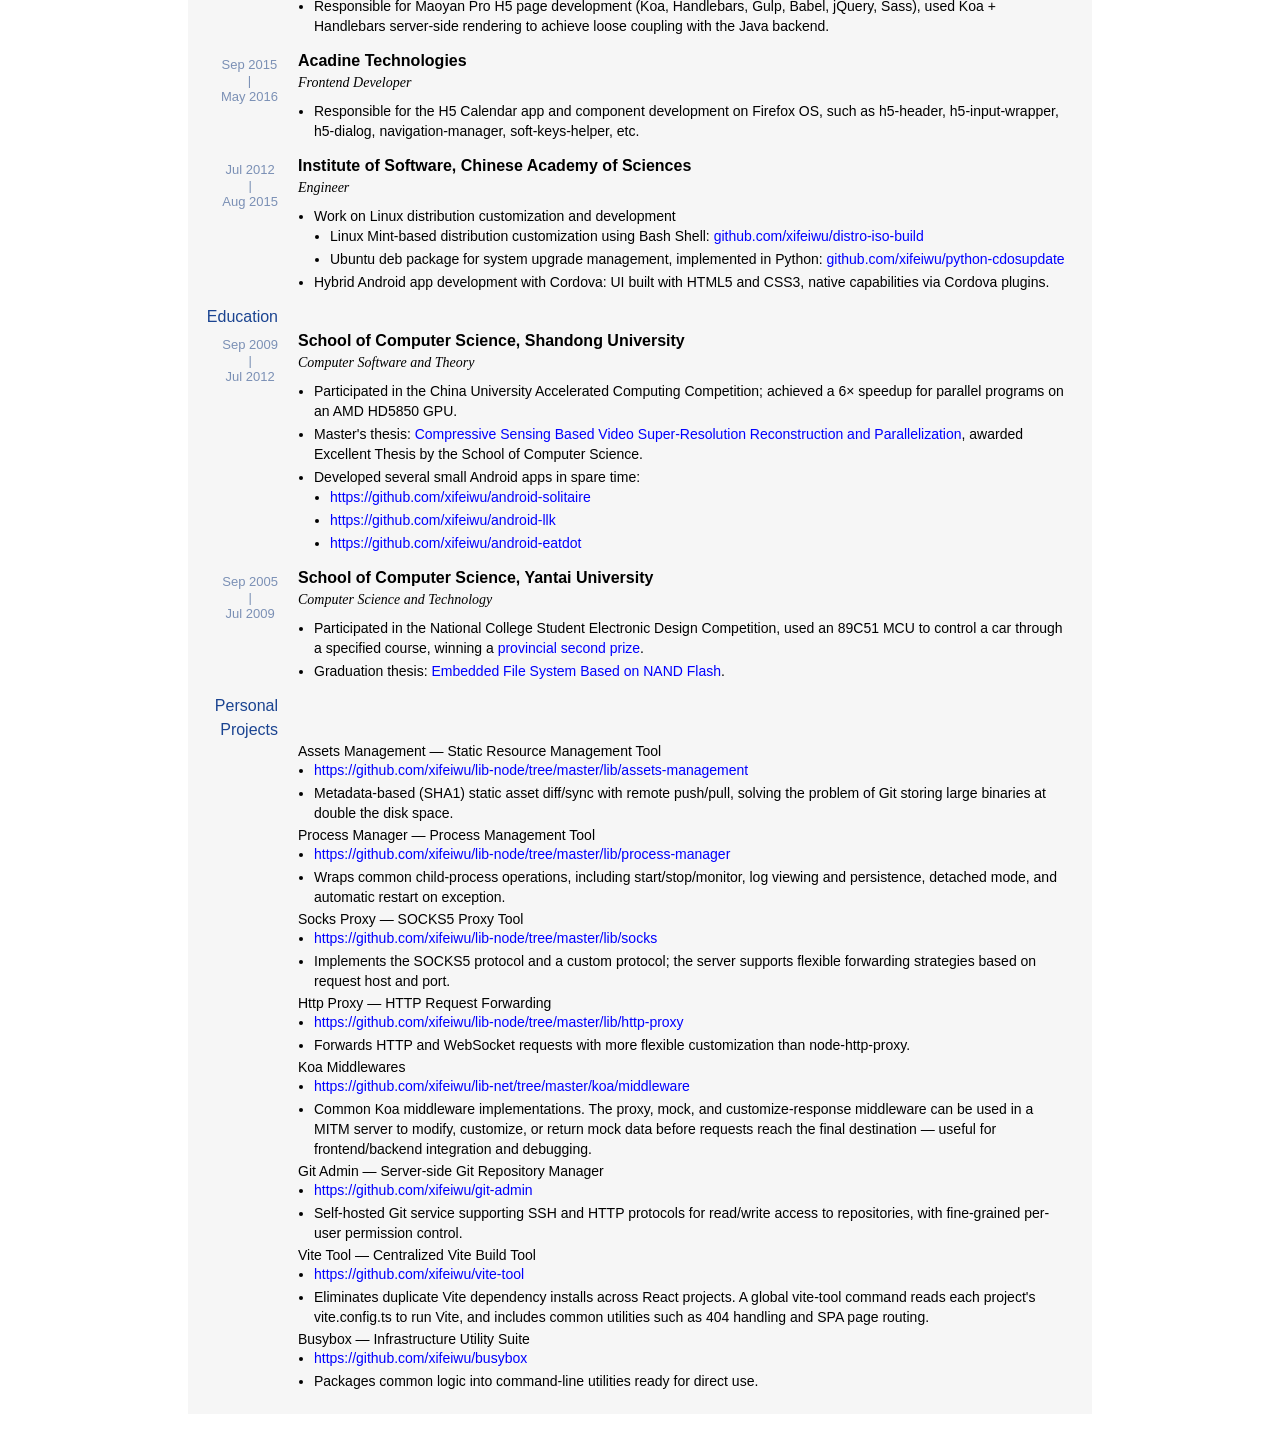
==== commit 2ef9fbd3: "AI Agent have higher priority" ====
--- a/index-en.html
+++ b/index-en.html
@@ -24,7 +24,7 @@
       </div>
       <section class="first-glance">
         <div class="name">Xifei Wu</div>
-        <div class="role">Node.js, Frontend, Full Stack, AI Agent</div>
+        <div class="role">Node.js, Frontend, Full Stack, AI Agent Development</div>
       </section>
       <section class="general-info layout">
         <h1 class="left">Basic Information</h1>
@@ -110,6 +110,10 @@
           <div class="right" style="position: relative; top: 12px; left: -3px">
             <ul>
               <li>
+                I have experience in developing AI Agent, familiar with the characteristics of large models,
+                tuning, and application.
+              </li>
+              <li>
                 <span
                   >Proficient in ES6 and TypeScript syntax. Familiar with the Node.js platform and key
                   concepts such as streams, child processes, HTTP agents, etc. Experienced in developing
@@ -162,10 +166,6 @@
                 section.
               </li>
               <li>
-                I have experience in developing AI Agent, familiar with the characteristics of large models,
-                tuning, and application.
-              </li>
-              <li>
                 I have experience developing Electron desktop applications, Mini program and Chrome browser
                 plugins.
               </li>
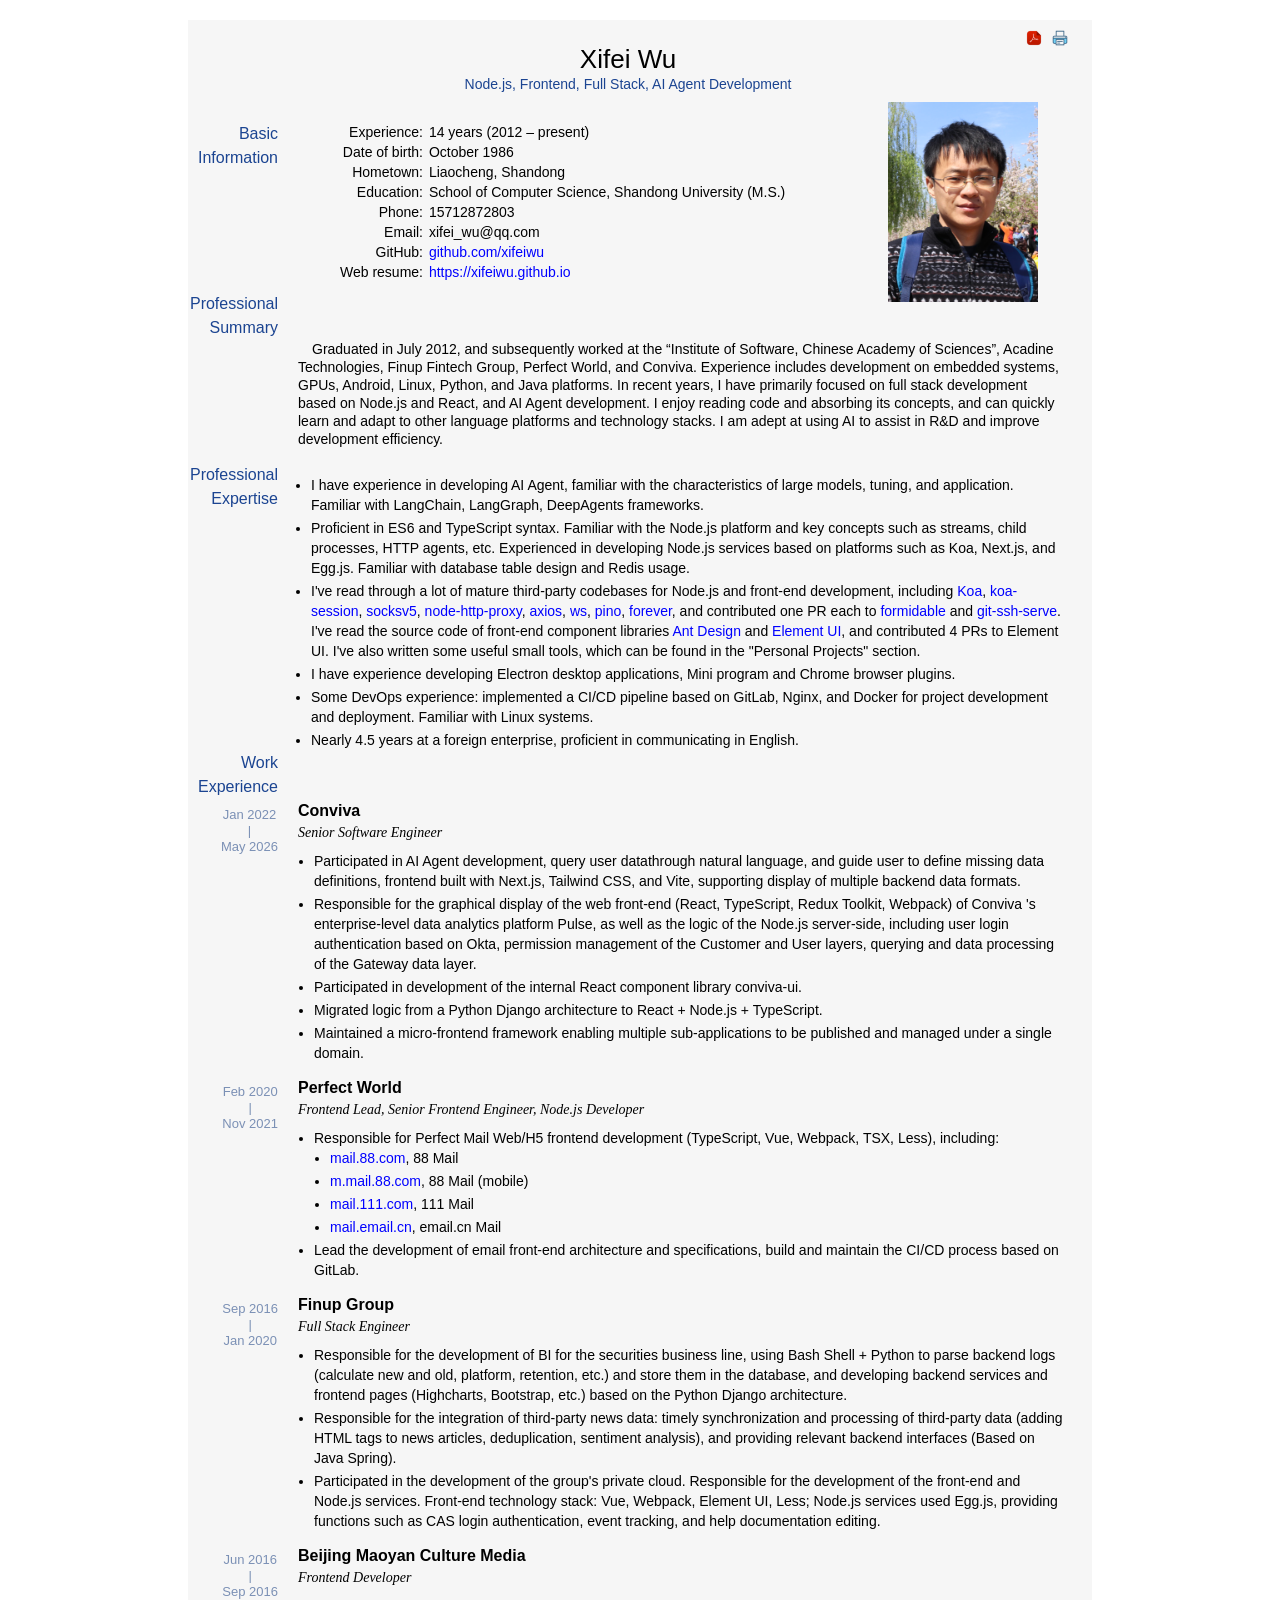
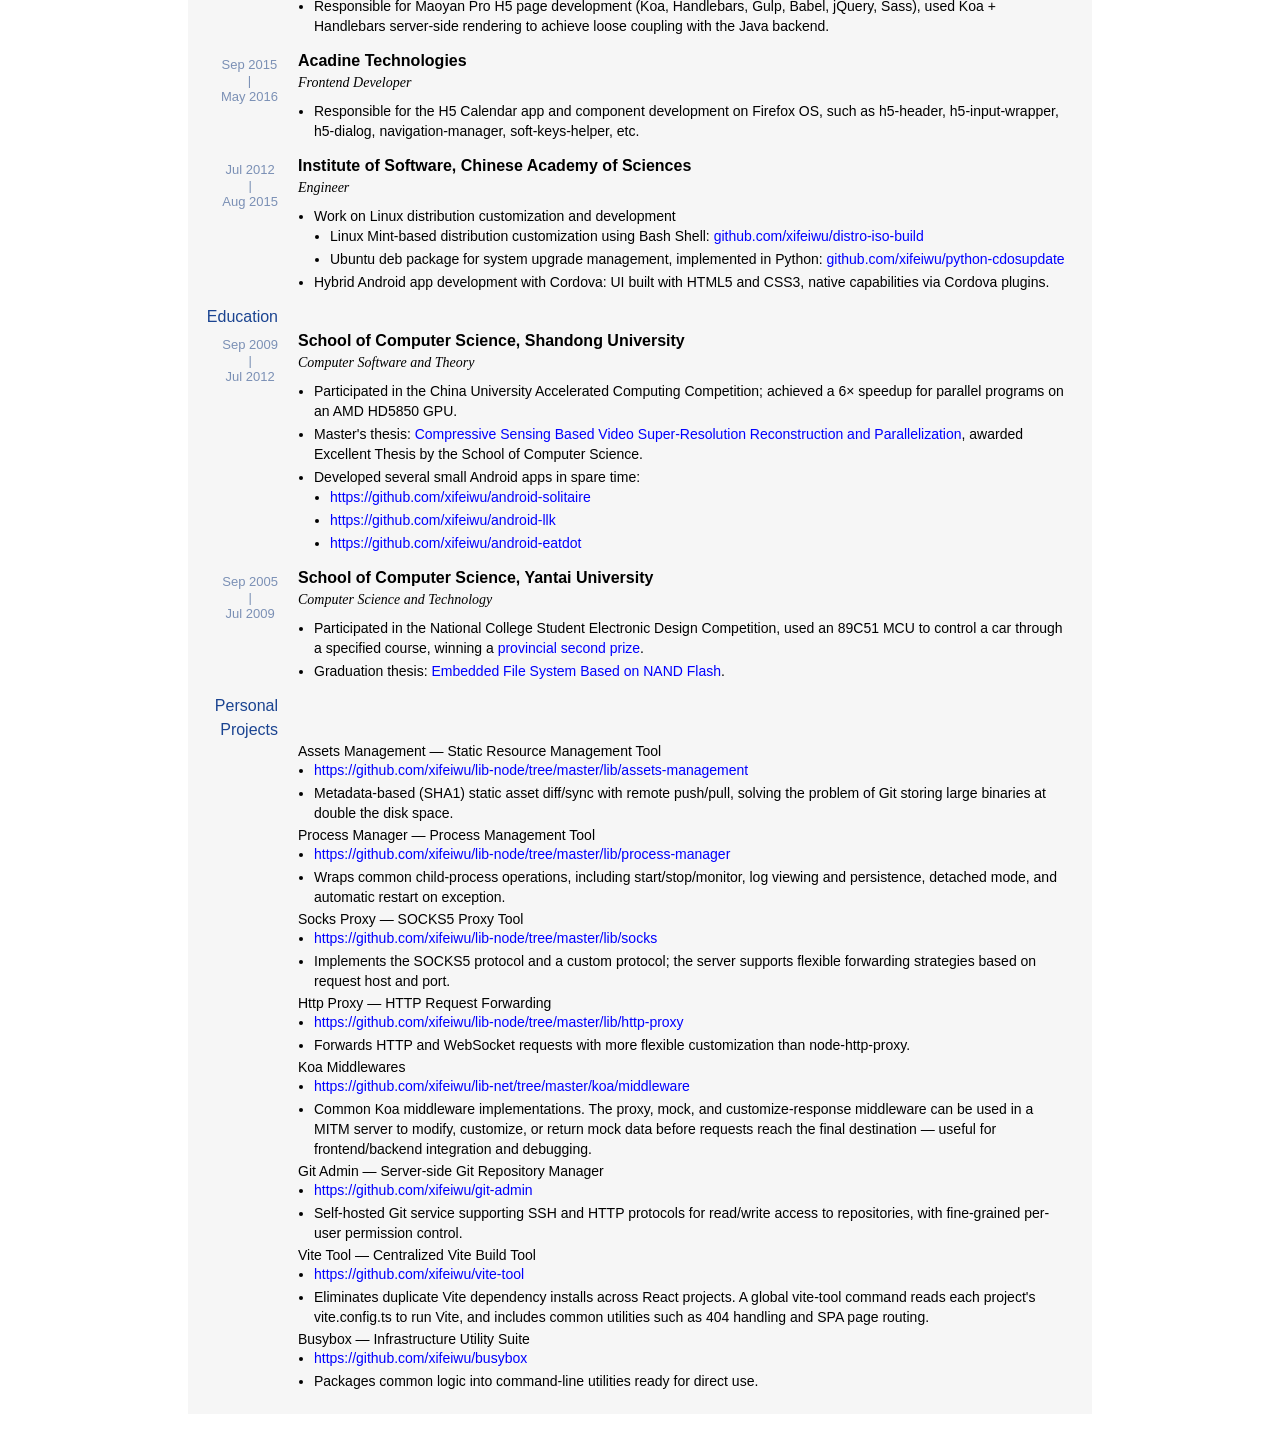
==== commit 63d18a04: "Familiar with LangChain, LangGraph, DeepAgents frameworks" ====
--- a/index-en.html
+++ b/index-en.html
@@ -111,7 +111,7 @@
             <ul>
               <li>
                 I have experience in developing AI Agent, familiar with the characteristics of large models,
-                tuning, and application.
+                tuning, and application. Familiar with LangChain, LangGraph, DeepAgents frameworks.
               </li>
               <li>
                 <span
@@ -201,8 +201,7 @@
             <ul class="list">
               <li>
                 Participated in AI Agent development, query user datathrough natural language, and guide user
-                to define missing data concepts, frontend built with Next.js, Tailwind CSS, and Vite,
-                supporting display of multiple backend data formats. Next.js, Tailwind CSS, and Vite,
+                to define missing data definitions, frontend built with Next.js, Tailwind CSS, and Vite,
                 supporting display of multiple backend data formats.
               </li>
               <li>
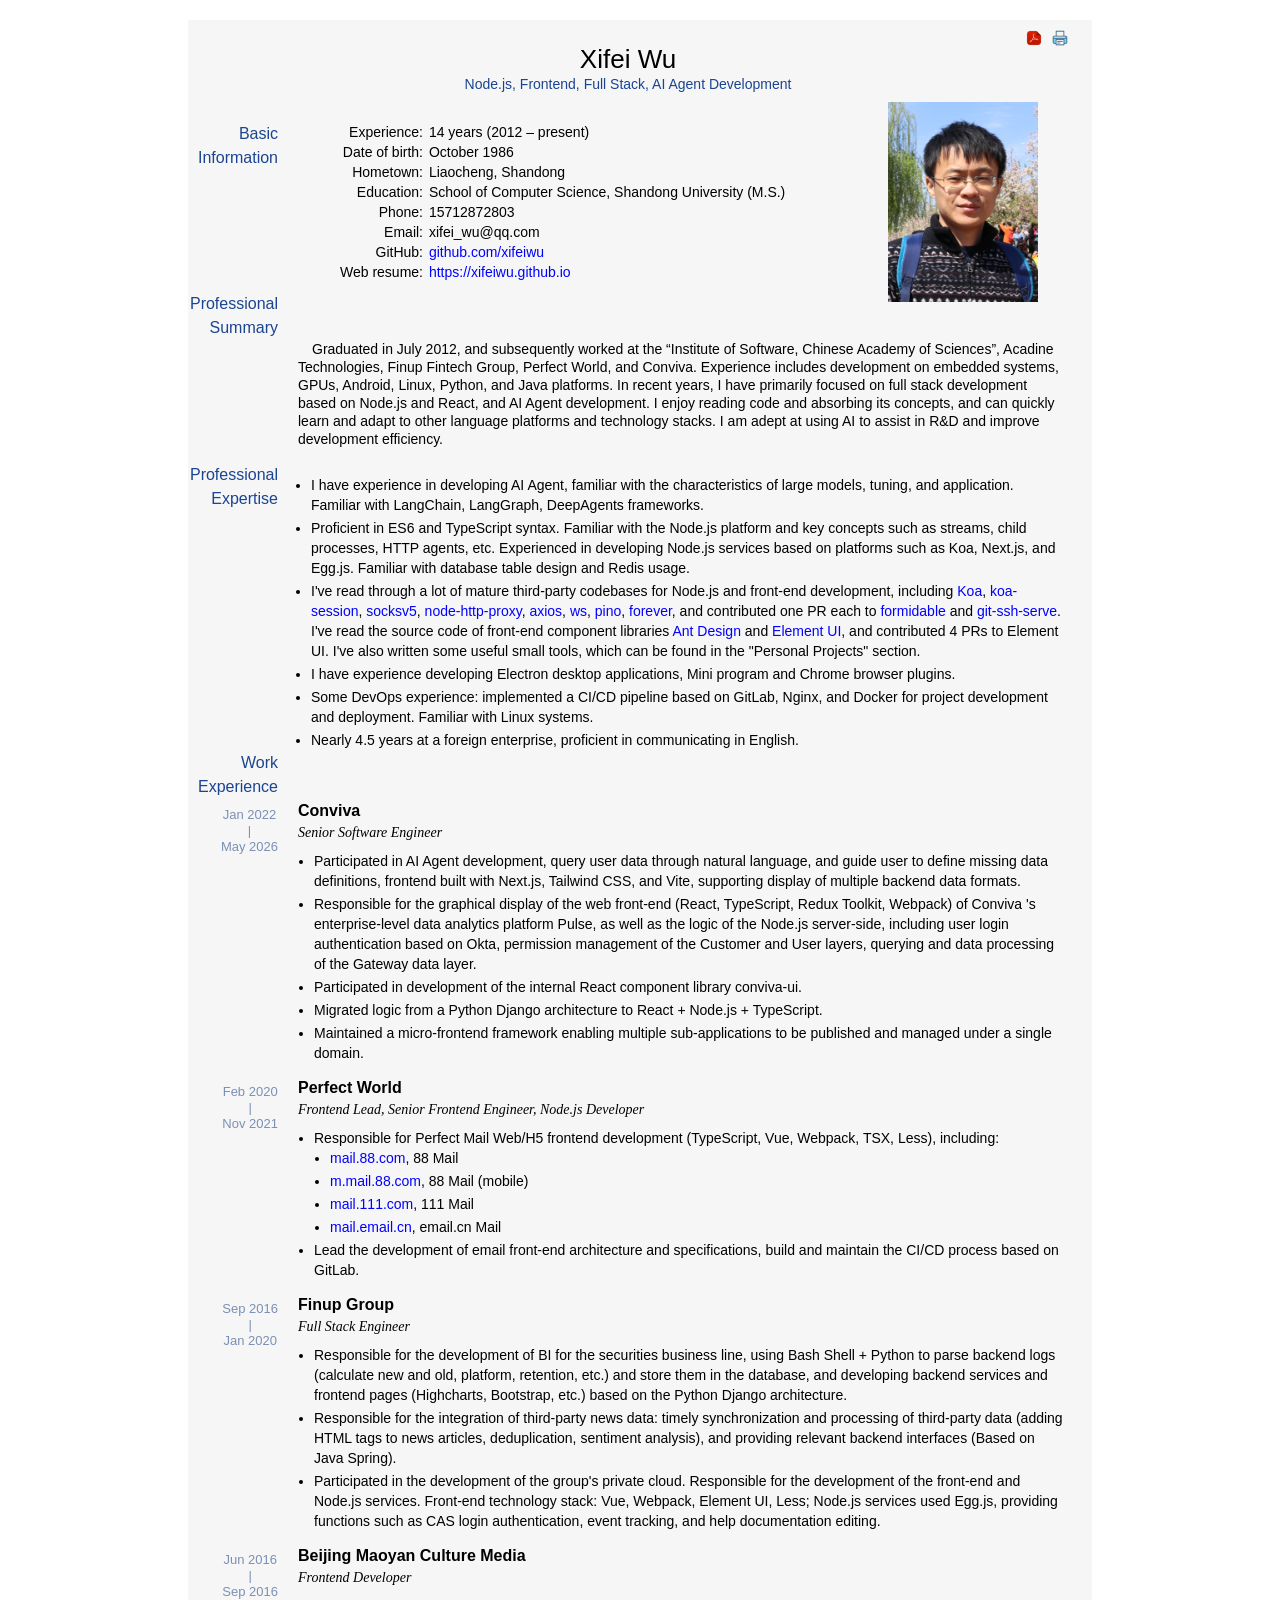
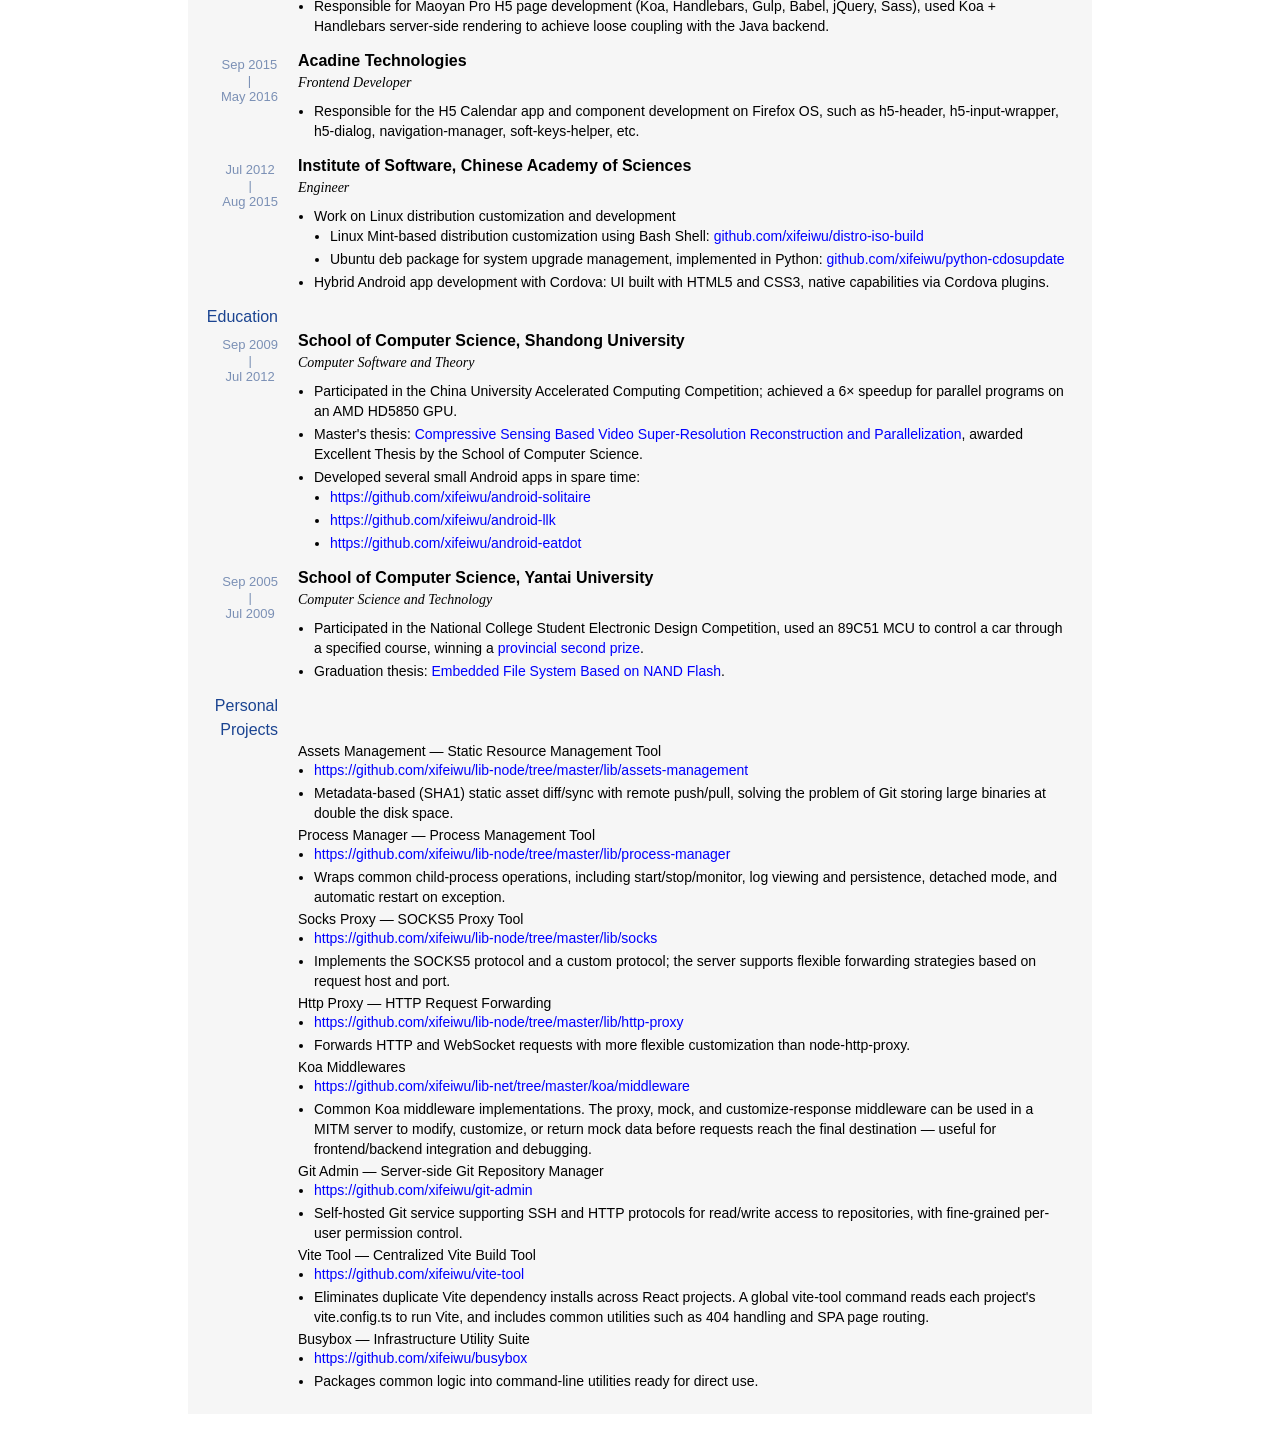
==== commit eaeca217: "fix typo issue" ====
--- a/index-en.html
+++ b/index-en.html
@@ -200,7 +200,7 @@
             <div class="sub-title">Senior Software Engineer</div>
             <ul class="list">
               <li>
-                Participated in AI Agent development, query user datathrough natural language, and guide user
+                Participated in AI Agent development, query user data through natural language, and guide user
                 to define missing data definitions, frontend built with Next.js, Tailwind CSS, and Vite,
                 supporting display of multiple backend data formats.
               </li>
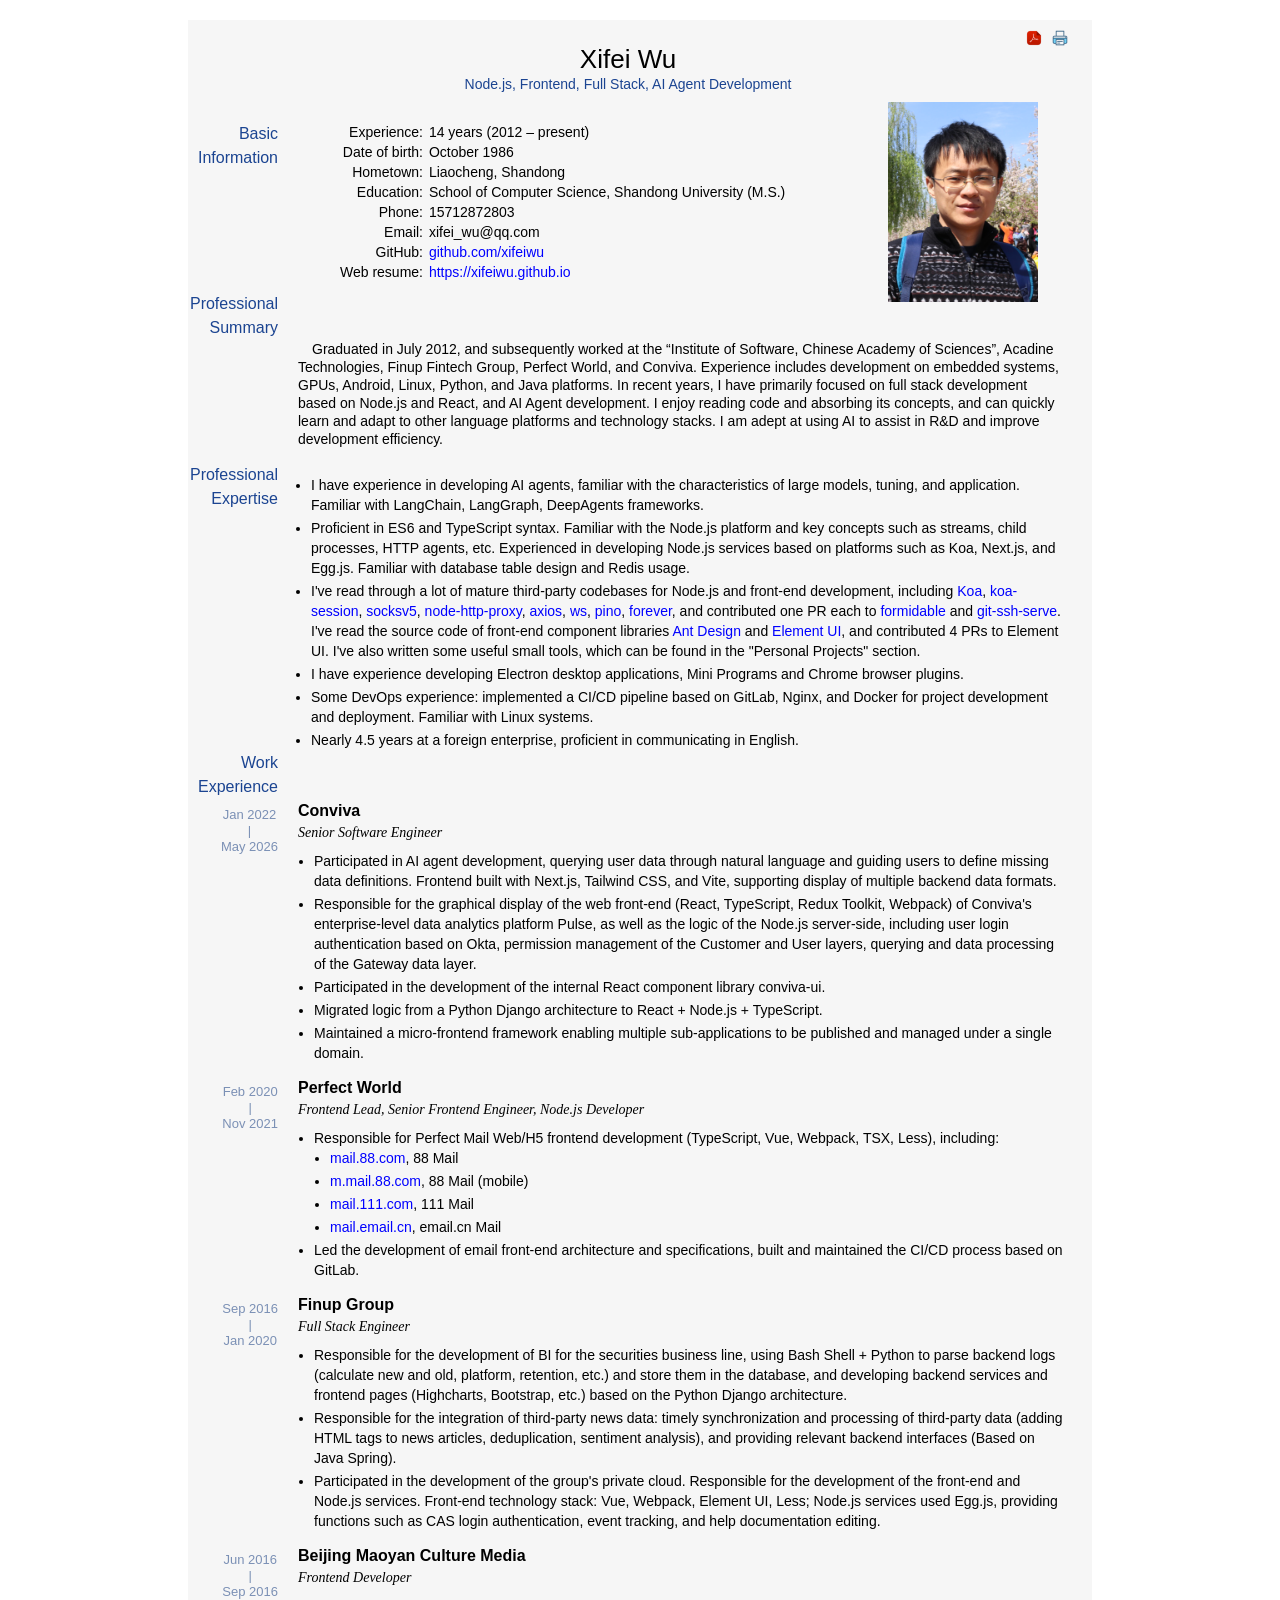
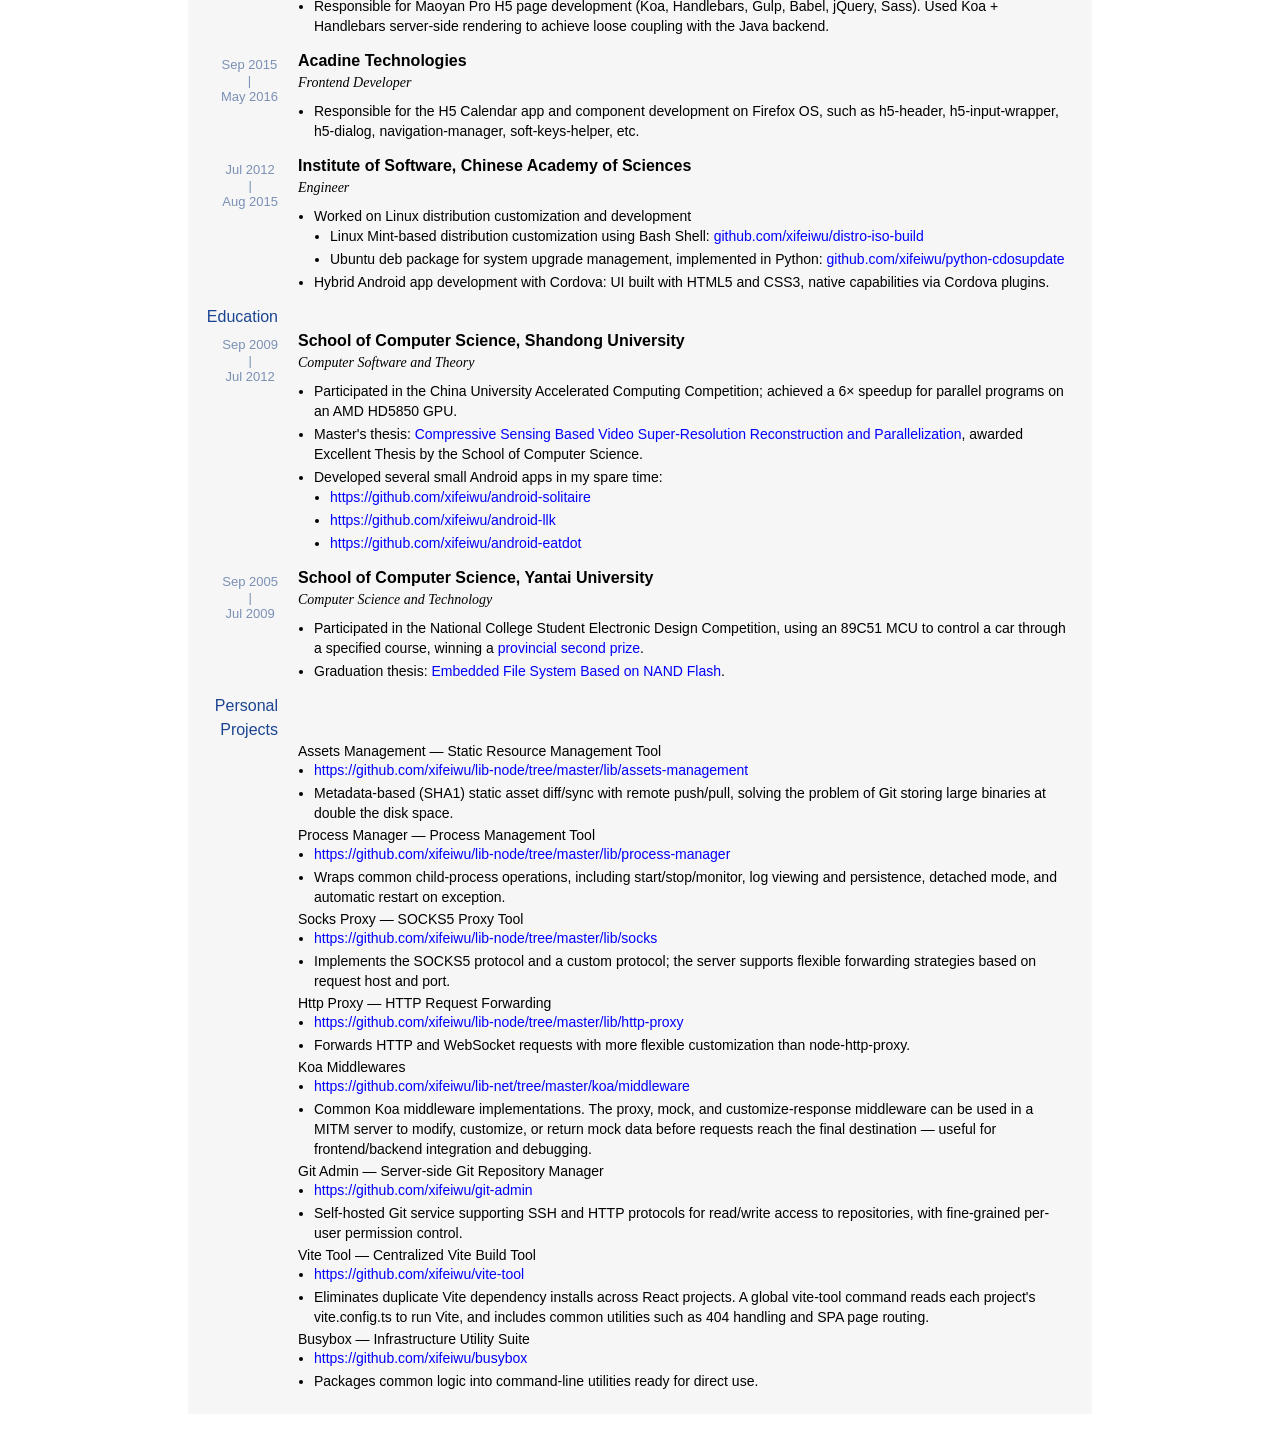
==== commit 84c2d147: "fix typo issue" ====
--- a/index-en.html
+++ b/index-en.html
@@ -110,7 +110,7 @@
           <div class="right" style="position: relative; top: 12px; left: -3px">
             <ul>
               <li>
-                I have experience in developing AI Agent, familiar with the characteristics of large models,
+                I have experience in developing AI agents, familiar with the characteristics of large models,
                 tuning, and application. Familiar with LangChain, LangGraph, DeepAgents frameworks.
               </li>
               <li>
@@ -166,7 +166,7 @@
                 section.
               </li>
               <li>
-                I have experience developing Electron desktop applications, Mini program and Chrome browser
+                I have experience developing Electron desktop applications, Mini Programs and Chrome browser
                 plugins.
               </li>
               <li>
@@ -200,19 +200,19 @@
             <div class="sub-title">Senior Software Engineer</div>
             <ul class="list">
               <li>
-                Participated in AI Agent development, query user data through natural language, and guide user
-                to define missing data definitions, frontend built with Next.js, Tailwind CSS, and Vite,
+                Participated in AI agent development, querying user data through natural language and guiding
+                users to define missing data definitions. Frontend built with Next.js, Tailwind CSS, and Vite,
                 supporting display of multiple backend data formats.
               </li>
               <li>
                 Responsible for the graphical display of the web front-end (React, TypeScript, Redux Toolkit,
-                Webpack) of Conviva 's enterprise-level data analytics platform Pulse, as well as the logic of
+                Webpack) of Conviva's enterprise-level data analytics platform Pulse, as well as the logic of
                 the Node.js server-side, including user login authentication based on Okta, permission
                 management of the Customer and User layers, querying and data processing of the Gateway data
                 layer.
               </li>
               <li>
-                Participated in development of the internal React component library
+                Participated in the development of the internal React component library
                 <strong>conviva-ui</strong>.
               </li>
               <li>Migrated logic from a Python Django architecture to React + Node.js + TypeScript.</li>
@@ -246,7 +246,7 @@
                 </ul>
               </li>
               <li>
-                Lead the development of email front-end architecture and specifications, build and maintain
+                Led the development of email front-end architecture and specifications, built and maintained
                 the CI/CD process based on GitLab.
               </li>
             </ul>
@@ -297,8 +297,8 @@
             <div class="sub-title">Frontend Developer</div>
             <ul class="list">
               <li>
-                Responsible for Maoyan Pro H5 page development (Koa, Handlebars, Gulp, Babel, jQuery, Sass),
-                used Koa + Handlebars server-side rendering to achieve loose coupling with the Java backend.
+                Responsible for Maoyan Pro H5 page development (Koa, Handlebars, Gulp, Babel, jQuery, Sass).
+                Used Koa + Handlebars server-side rendering to achieve loose coupling with the Java backend.
               </li>
             </ul>
           </div>
@@ -335,7 +335,7 @@
             <div class="sub-title">Engineer</div>
             <ul class="list">
               <li>
-                Work on Linux distribution customization and development
+                Worked on Linux distribution customization and development
                 <ul>
                   <li>
                     Linux Mint-based distribution customization using Bash Shell:
@@ -397,7 +397,7 @@
                 >, awarded Excellent Thesis by the School of Computer Science.
               </li>
               <li>
-                Developed several small Android apps in spare time:
+                Developed several small Android apps in my spare time:
                 <ul>
                   <li>
                     <a href="https://github.com/xifeiwu/android-solitaire" target="_blank"
@@ -437,7 +437,7 @@
             <div class="sub-title">Computer Science and Technology</div>
             <ul class="list">
               <li>
-                Participated in the National College Student Electronic Design Competition, used an 89C51 MCU
+                Participated in the National College Student Electronic Design Competition, using an 89C51 MCU
                 to control a car through a specified course, winning a
                 <a href="images/electronic-design.jpg" target="_blank">provincial second prize</a>.
               </li>
